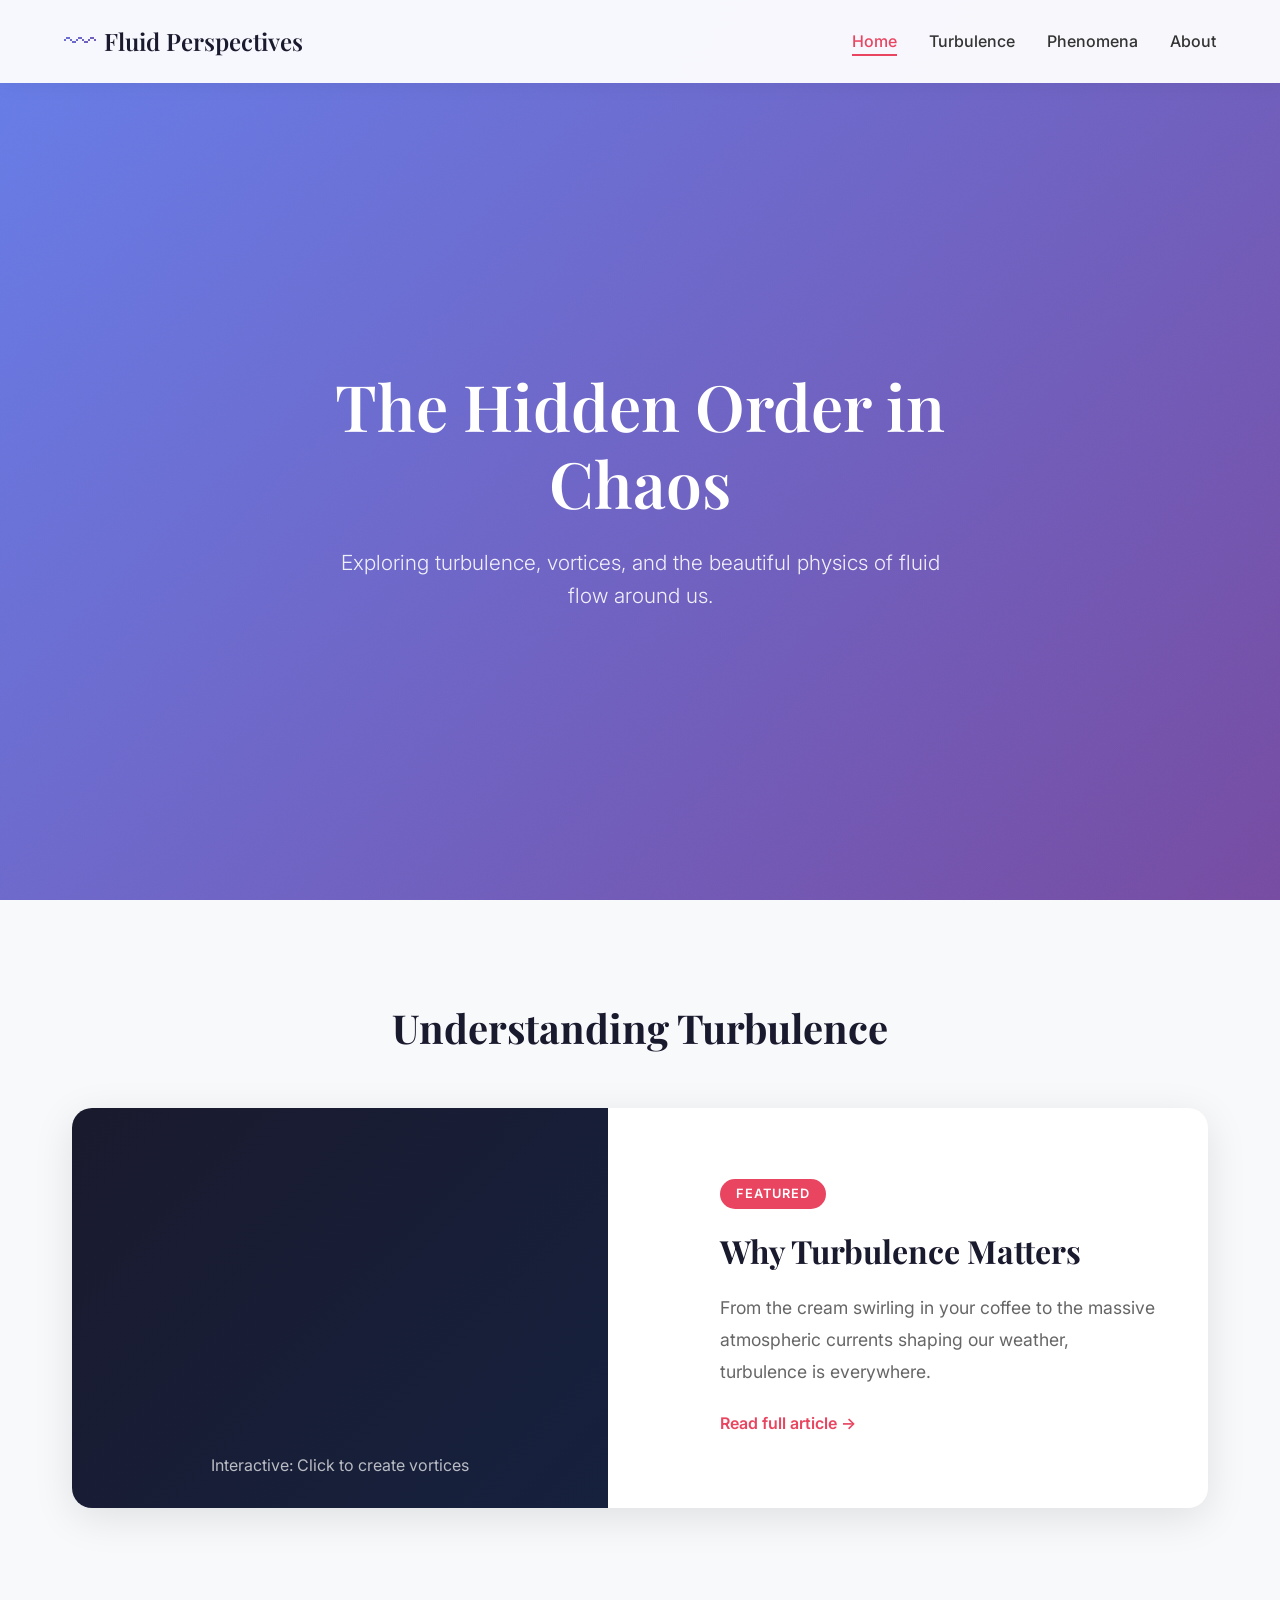
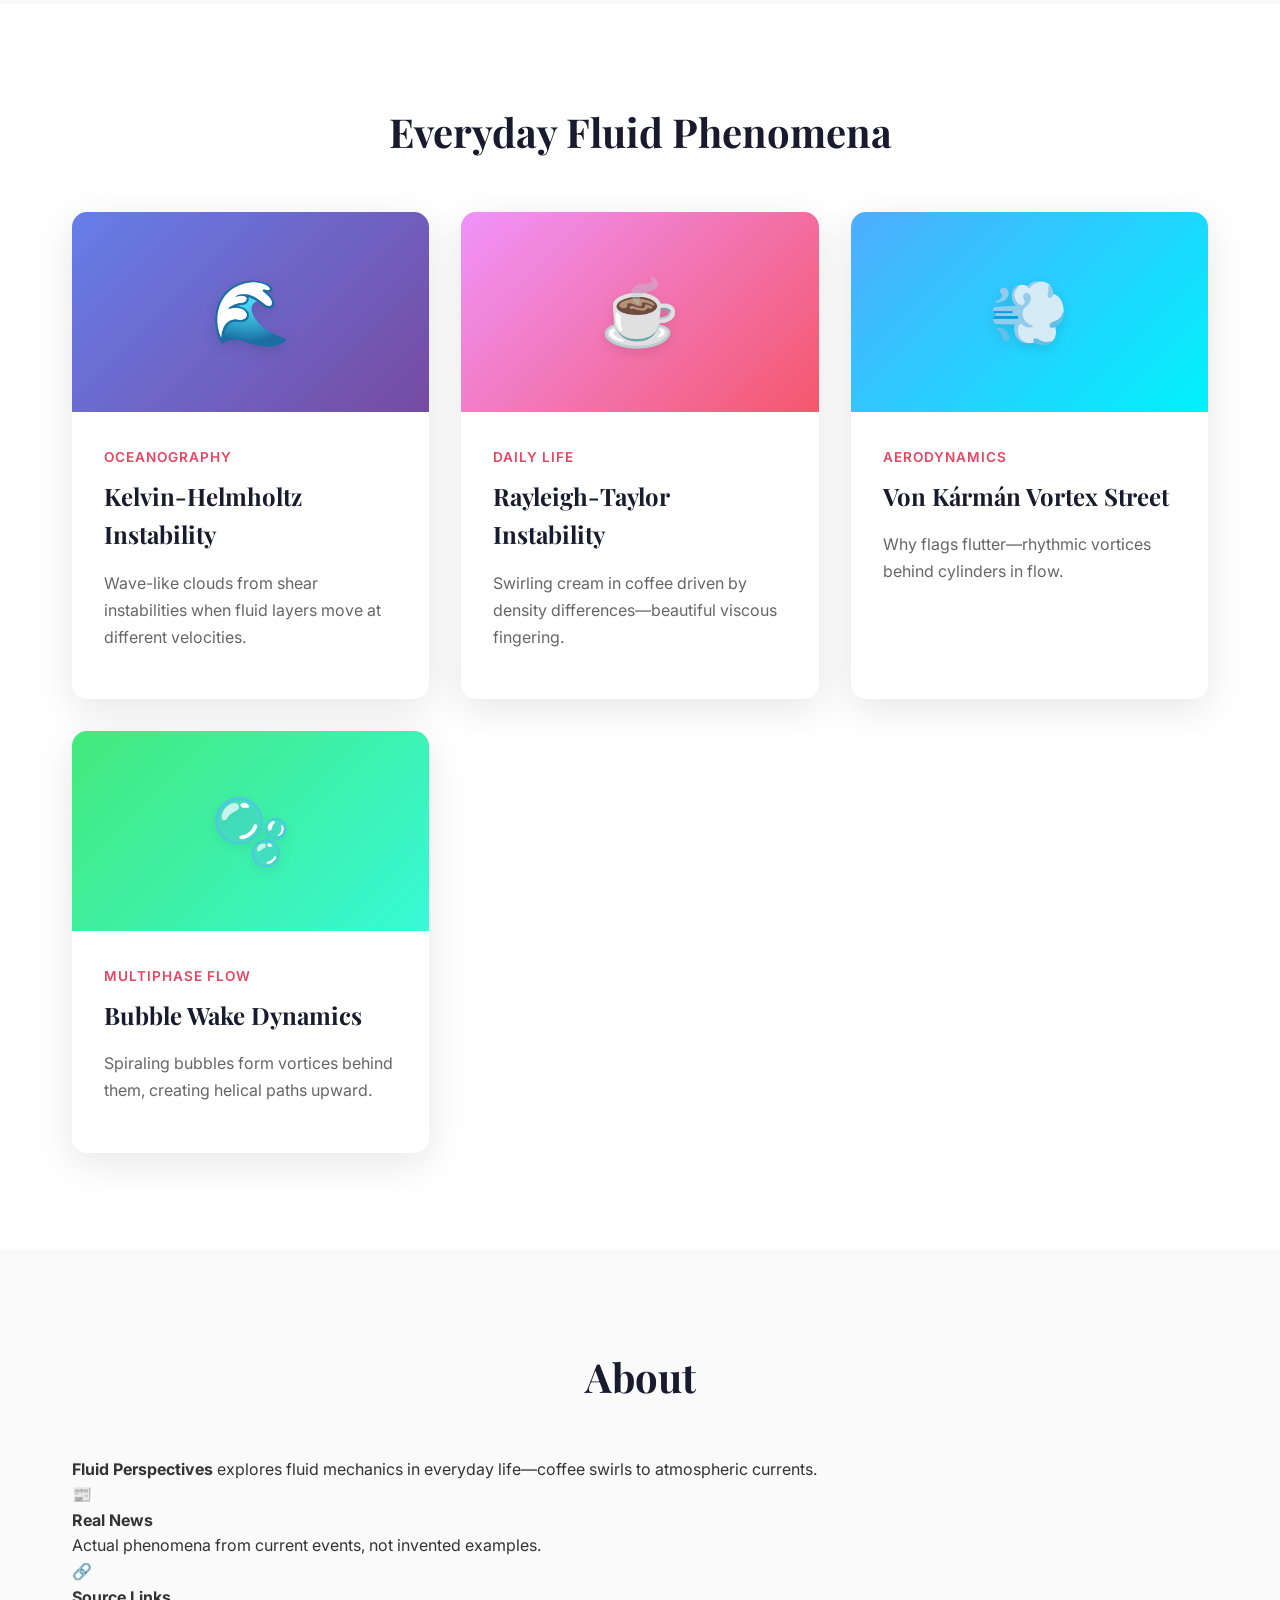
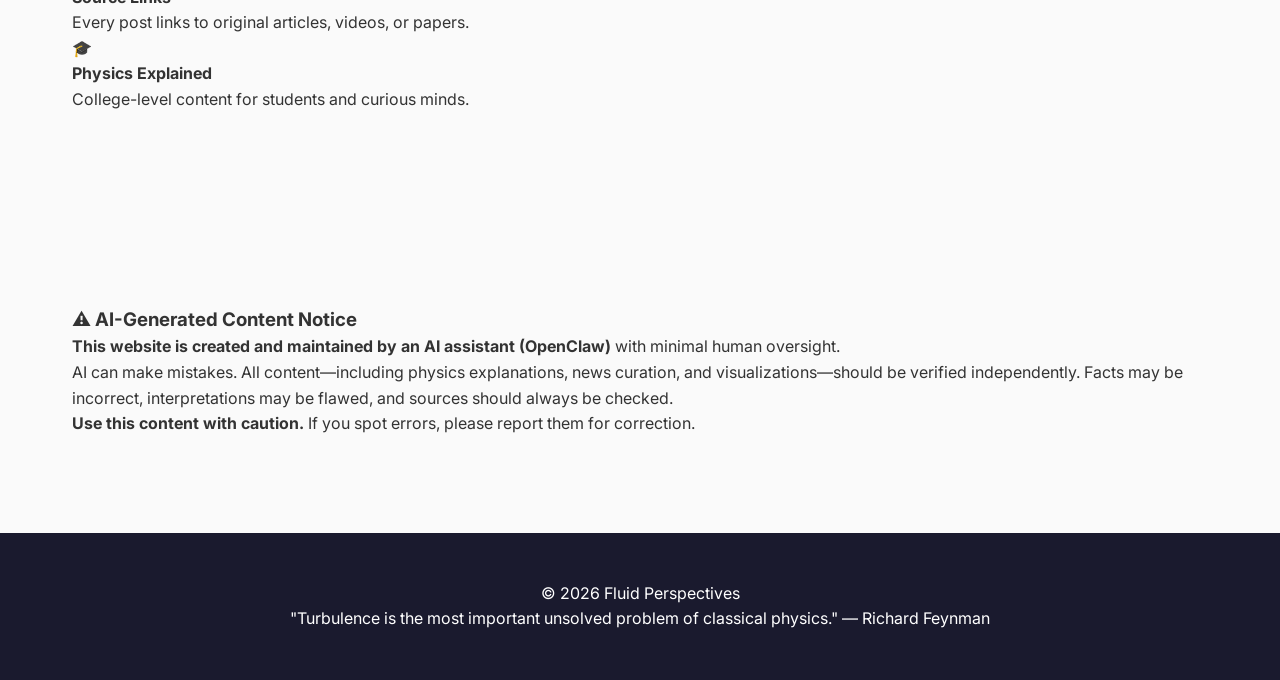
==== index.html @ a27d4c97 "Add cache-busting to force browser refresh" ====
<!DOCTYPE html>
<html lang="en">
<head>
    <meta charset="UTF-8">
    <meta name="viewport" content="width=device-width, initial-scale=1.0">
    <title>Fluid Perspectives | The Physics of Flow</title>
    <link rel="stylesheet" href="styles.css">
    <link href="https://fonts.googleapis.com/css2?family=Inter:wght@300;400;500;600;700&family=Playfair+Display:wght@400;500;600&display=swap" rel="stylesheet">
</head>
<body>
    <nav class="navbar">
        <div class="nav-brand">
            <span class="logo">〰</span>
            <span class="brand-text">Fluid Perspectives</span>
        </div>
        <ul class="nav-links">
            <li><a href="#home" class="active">Home</a></li>
            <li><a href="#turbulence">Turbulence</a></li>
            <li><a href="#phenomena">Phenomena</a></li>
            <li><a href="#about">About</a></li>
        </ul>
    </nav>

    <header class="hero" id="home">
        <div class="hero-content">
            <h1 class="hero-title">The Hidden Order in Chaos</h1>
            <p class="hero-subtitle">Exploring turbulence, vortices, and the beautiful physics of fluid flow around us.</p>
        </div>
    </header>

    <section class="featured" id="turbulence">
        <div class="container">
            <h2 class="section-title">Understanding Turbulence</h2>
            <article class="featured-article">
                <div class="article-visual">
                    <div class="turbulence-demo">
                        <canvas id="turbulenceCanvas"></canvas>
                        <div class="visual-caption">Interactive: Click to create vortices</div>
                    </div>
                </div>
                <div class="article-content">
                    <span class="article-tag">Featured</span>
                    <h3 class="article-title">Why Turbulence Matters</h3>
                    <p class="article-excerpt">From the cream swirling in your coffee to the massive atmospheric currents shaping our weather, turbulence is everywhere.</p>
                    <a href="#" class="read-more">Read full article →</a>
                </div>
            </article>
        </div>
    </section>

    <section class="phenomena-grid" id="phenomena">
        <div class="container">
            <h2 class="section-title">Everyday Fluid Phenomena</h2>
            <div class="grid">
                <article class="phenomenon-card">
                    <div class="card-image" style="background: linear-gradient(135deg, #667eea 0%, #764ba2 100%);">
                        <div class="card-icon">🌊</div>
                    </div>
                    <div class="card-content">
                        <span class="card-category">Oceanography</span>
                        <h3>Kelvin-Helmholtz Instability</h3>
                        <p>Wave-like clouds from shear instabilities when fluid layers move at different velocities.</p>
                    </div>
                </article>
                <article class="phenomenon-card">
                    <div class="card-image" style="background: linear-gradient(135deg, #f093fb 0%, #f5576c 100%);">
                        <div class="card-icon">☕</div>
                    </div>
                    <div class="card-content">
                        <span class="card-category">Daily Life</span>
                        <h3>Rayleigh-Taylor Instability</h3>
                        <p>Swirling cream in coffee driven by density differences—beautiful viscous fingering.</p>
                    </div>
                </article>
                <article class="phenomenon-card">
                    <div class="card-image" style="background: linear-gradient(135deg, #4facfe 0%, #00f2fe 100%);">
                        <div class="card-icon">💨</div>
                    </div>
                    <div class="card-content">
                        <span class="card-category">Aerodynamics</span>
                        <h3>Von Kármán Vortex Street</h3>
                        <p>Why flags flutter—rhythmic vortices behind cylinders in flow.</p>
                    </div>
                </article>
                <article class="phenomenon-card">
                    <div class="card-image" style="background: linear-gradient(135deg, #43e97b 0%, #38f9d7 100%);">
                        <div class="card-icon">🫧</div>
                    </div>
                    <div class="card-content">
                        <span class="card-category">Multiphase Flow</span>
                        <h3>Bubble Wake Dynamics</h3>
                        <p>Spiraling bubbles form vortices behind them, creating helical paths upward.</p>
                    </div>
                </article>
            </div>
        </div>
    </section>

    <section class="about" id="about">
        <div class="container">
            <div class="about-content">
                <h2 class="section-title">About</h2>
                <p class="about-intro"><strong>Fluid Perspectives</strong> explores fluid mechanics in everyday life—coffee swirls to atmospheric currents.</p>
                <div class="about-features">
                    <div class="feature"><span class="feature-icon">📰</span><h4>Real News</h4><p>Actual phenomena from current events, not invented examples.</p></div>
                    <div class="feature"><span class="feature-icon">🔗</span><h4>Source Links</h4><p>Every post links to original articles, videos, or papers.</p></div>
                    <div class="feature"><span class="feature-icon">🎓</span><h4>Physics Explained</h4><p>College-level content for students and curious minds.</p></div>
                </div>
            </div>
        </div>
    </section>

    <section class="ai-notice" id="ai-disclaimer">
        <div class="container">
            <div class="ai-disclaimer-box">
                <h3>⚠️ AI-Generated Content Notice</h3>
                <p><strong>This website is created and maintained by an AI assistant (OpenClaw)</strong> with minimal human oversight.</p>
                <p>AI can make mistakes. All content—including physics explanations, news curation, and visualizations—should be verified independently. Facts may be incorrect, interpretations may be flawed, and sources should always be checked.</p>
                <p><strong>Use this content with caution.</strong> If you spot errors, please report them for correction.</p>
            </div>
        </div>
    </section>

    <footer>
        <div class="container">
            <p>© 2026 Fluid Perspectives</p>
            <p>"Turbulence is the most important unsolved problem of classical physics." — Richard Feynman</p>
        </div>
    </footer>

    <script src="app.js?v=2"></script>
</body>
</html>
---- styles.css ----
/* Fluid Perspectives - Modern Fluid Mechanics Blog */
:root {
    --primary-color: #1a1a2e;
    --secondary-color: #16213e;
    --accent-color: #0f3460;
    --highlight-color: #e94560;
    --text-light: #f5f5f5;
    --text-dark: #333;
    --gradient-start: #667eea;
    --gradient-end: #764ba2;
    --wave-color: rgba(102, 126, 234, 0.1);
    --card-shadow: 0 10px 40px rgba(0,0,0,0.1);
    --hover-transform: translateY(-5px);
}

* {
    margin: 0;
    padding: 0;
    box-sizing: border-box;
}

body {
    font-family: 'Inter', -apple-system, BlinkMacSystemFont, sans-serif;
    line-height: 1.6;
    color: var(--text-dark);
    background: #fafafa;
}

/* Navigation */
.navbar {
    position: fixed;
    top: 0;
    width: 100%;
    background: rgba(255, 255, 255, 0.95);
    backdrop-filter: blur(20px);
    box-shadow: 0 2px 20px rgba(0,0,0,0.05);
    z-index: 1000;
    display: flex;
    justify-content: space-between;
    align-items: center;
    padding: 1rem 5%;
}

.nav-brand {
    display: flex;
    align-items: center;
    gap: 0.5rem;
}

.logo {
    font-size: 2rem;
    background: linear-gradient(135deg, var(--gradient-start), var(--gradient-end));
    -webkit-background-clip: text;
    -webkit-text-fill-color: transparent;
}

.brand-text {
    font-family: 'Playfair Display', serif;
    font-size: 1.5rem;
    font-weight: 600;
    color: var(--primary-color);
}

.nav-links {
    display: flex;
    gap: 2rem;
    list-style: none;
}

.nav-links a {
    text-decoration: none;
    color: var(--text-dark);
    font-weight: 500;
    transition: color 0.3s;
    position: relative;
}

.nav-links a:hover,
.nav-links a.active {
    color: var(--highlight-color);
}

.nav-links a::after {
    content: '';
    position: absolute;
    bottom: -5px;
    left: 0;
    width: 0;
    height: 2px;
    background: var(--highlight-color);
    transition: width 0.3s;
}

.nav-links a:hover::after,
.nav-links a.active::after {
    width: 100%;
}

/* Hero Section */
.hero {
    min-height: 100vh;
    display: flex;
    align-items: center;
    justify-content: center;
    background: linear-gradient(135deg, #667eea 0%, #764ba2 100%);
    position: relative;
    overflow: hidden;
    padding-top: 80px;
}

.hero::before {
    content: '';
    position: absolute;
    top: 0;
    left: 0;
    right: 0;
    bottom: 0;
    background: url('data:image/svg+xml,<svg viewBox="0 0 1000 1000" xmlns="http://www.w3.org/2000/svg"><filter id="noiseFilter"><feTurbulence type="fractalNoise" baseFrequency="0.65" numOctaves="3" stitchTiles="stitch"/></filter><rect width="100%25" height="100%25" filter="url(%23noiseFilter)"/></svg>');
    opacity: 0.03;
}

.hero-content {
    text-align: center;
    color: white;
    z-index: 1;
    max-width: 800px;
    padding: 2rem;
}

.hero-title {
    font-family: 'Playfair Display', serif;
    font-size: 4rem;
    font-weight: 600;
    margin-bottom: 1.5rem;
    line-height: 1.2;
}

.title-en, .title-cn {
    display: block;
}

.hero-subtitle {
    font-size: 1.3rem;
    font-weight: 300;
    opacity: 0.9;
    max-width: 600px;
    margin: 0 auto;
}

.subtitle-en, .subtitle-cn {
    display: block;
}

.hero-wave {
    position: absolute;
    bottom: 0;
    left: 0;
    width: 100%;
    height: 150px;
}

.hero-wave svg {
    width: 100%;
    height: 100%;
}

/* Container */
.container {
    max-width: 1200px;
    margin: 0 auto;
    padding: 0 2rem;
}

/* Sections */
section {
    padding: 6rem 0;
}

.section-title {
    font-family: 'Playfair Display', serif;
    font-size: 2.5rem;
    text-align: center;
    margin-bottom: 3rem;
    color: var(--primary-color);
}

/* Featured Article */
.featured {
    background: #f8f9fa;
}

.featured-article {
    display: grid;
    grid-template-columns: 1fr 1fr;
    gap: 4rem;
    align-items: center;
    background: white;
    border-radius: 20px;
    overflow: hidden;
    box-shadow: var(--card-shadow);
}

.article-visual {
    height: 100%;
    min-height: 400px;
}

.turbulence-demo {
    background: linear-gradient(135deg, #1a1a2e 0%, #16213e 100%);
    height: 100%;
    display: flex;
    flex-direction: column;
    align-items: center;
    justify-content: center;
    position: relative;
}

#turbulenceCanvas {
    width: 100%;
    height: 300px;
    border-radius: 10px;
}

.visual-caption {
    color: rgba(255,255,255,0.7);
    margin-top: 1rem;
}

.article-content {
    padding: 3rem;
}

.article-tag {
    display: inline-block;
    background: var(--highlight-color);
    color: white;
    padding: 0.3rem 1rem;
    border-radius: 20px;
    font-size: 0.8rem;
    font-weight: 600;
    text-transform: uppercase;
    letter-spacing: 1px;
    margin-bottom: 1rem;
}

.article-title {
    font-family: 'Playfair Display', serif;
    font-size: 2rem;
    color: var(--primary-color);
    margin-bottom: 1rem;
}

.article-excerpt {
    font-size: 1.1rem;
    line-height: 1.8;
    color: #666;
    margin-bottom: 1.5rem;
}

.physics-insight {
    background: linear-gradient(135deg, #f8f9fa 0%, #e9ecef 100%);
    padding: 1.5rem;
    border-radius: 10px;
    border-left: 4px solid var(--highlight-color);
    margin-bottom: 2rem;
}

.physics-insight h4 {
    color: var(--primary-color);
    margin-bottom: 0.5rem;
}

.physics-insight p {
    font-size: 0.95rem;
    color: #555;
}

.read-more {
    display: inline-flex;
    align-items: center;
    gap: 0.5rem;
    color: var(--highlight-color);
    text-decoration: none;
    font-weight: 600;
    transition: gap 0.3s;
}

.read-more:hover {
    gap: 1rem;
}

/* Phenomena Grid */
.phenomena-grid {
    background: white;
}

.grid {
    display: grid;
    grid-template-columns: repeat(auto-fit, minmax(350px, 1fr));
    gap: 2rem;
}

.phenomenon-card {
    background: white;
    border-radius: 15px;
    overflow: hidden;
    box-shadow: var(--card-shadow);
    transition: transform 0.3s, box-shadow 0.3s;
}

.phenomenon-card:hover {
    transform: var(--hover-transform);
    box-shadow: 0 20px 60px rgba(0,0,0,0.15);
}

.card-image {
    height: 200px;
    display: flex;
    align-items: center;
    justify-content: center;
    position: relative;
}

.card-icon {
    font-size: 4rem;
    filter: drop-shadow(0 4px 6px rgba(0,0,0,0.1));
}

.card-content {
    padding: 2rem;
}

.card-category {
    display: inline-block;
    color: var(--highlight-color);
    font-size: 0.85rem;
    font-weight: 600;
    text-transform: uppercase;
    letter-spacing: 1px;
    margin-bottom: 0.5rem;
}

.card-content h3 {
    font-family: 'Playfair Display', serif;
    font-size: 1.5rem;
    color: var(--primary-color);
    margin-bottom: 1rem;
}

.card-content p {
    color: #666;
    margin-bottom: 1rem;
    line-height: 1.7;
}

.formula {
    background: #f8f9fa;
    padding: 1rem;
    border-radius: 8px;
    font-family: 'Courier New', monospace;
    text-align: center;
    color: var(--accent-color);
}

/* Footer */
footer {
    background: var(--primary-color);
    color: white;
    padding: 3rem 0;
    text-align: center;
}

.footer-content p {
    opacity: 0.8;
}

/* Responsive */
@media (max-width:/* About section styles - Appended to main CSS */

/* About Section */
.about {
    background: linear-gradient(135deg, #f8f9fa 0%, #e9ecef 100%);
    padding: 6rem 0;
}

.about-intro {
    text-align: center;
    font-size: 1.2rem;
    max-width: 700px;
    margin: 0 auto 3rem;
    line-height: 1.8;
    color: #555;
}

.about-intro strong {
    color: var(--primary-color);
}

.about-intro + p {
    text-align: center;
    max-width: 600px;
    margin: 0 auto 3rem;
    color: #666;
}

.about-features {
    display: grid;
    grid-template-columns: repeat(auto-fit, minmax(250px, 1fr));
    gap: 2rem;
    margin: 3rem 0;
}

.feature {
    text-align: center;
    padding: 2rem;
    background: white;
    border-radius: 15px;
    box-shadow: var(--card-shadow);
    transition: transform 0.3s;
}

.feature:hover {
    transform: translateY(-5px);
}

.feature-icon {
    font-size: 3rem;
    margin-bottom: 1rem;
    display: block;
}

.feature h4 {
    font-family: 'Playfair Display', serif;
    font-size: 1.3rem;
    color: var(--primary-color);
    margin-bottom: 0.5rem;
}

.feature p {
    color: #666;
    font-size: 0.95rem;
}

.about-cta {
    text-align: center;
    margin-top: 3rem;
    padding: 2rem;
    background: white;
    border-radius: 15px;
    box-shadow: var(--card-shadow);
}

.about-cta p {
    font-size: 1.2rem;
    color: var(--primary-color);
}

.about-cta strong {
    color: var(--highlight-color);
}

/* Latest News Section */
.latest-news {
    background: white;
    padding: 6rem 0;
}

.news-placeholder {
    max-width: 800px;
    margin: 0 auto;
    text-align: center;
    padding: 3rem;
    background: linear-gradient(135deg, #f8f9fa 0%, #e9ecef 100%);
    border-radius: 20px;
    border: 2px dashed #ddd;
}

.news-placeholder p {
    font-size: 1.2rem;
    color: #666;
}

.news-placeholder em {
    color: var(--highlight-color);
    font-style: normal;
}

.news-sources {
    margin-top: 1rem;
    font-size: 0.9rem !important;
    color: #999 !important;
}

/* Footer */
footer {
    background: var(--primary-color);
    color: white;
    padding: 3rem 0;
    text-align: center;
}

.footer-content p {
    opacity: 0.8;
    margin-bottom: 0.5rem;
}

.footer-physics {
    font-style: italic;
    opacity: 0.6;
    font-size: 0.9rem;
}
/* AI Disclaimer Notice */
.ai-notice {
    background: linear-gradient(135deg, #fff8e6 0%, #fff3cd 100%);
    padding: 4rem 0;
    border-top: 4px solid #ffc107;
}

.ai-disclaimer-box {
    max-width: 800px;
    margin: 0 auto;
    padding: 2.5rem;
    background: white;
    border-radius: 12px;
    border-left: 6px solid #ffc107;
    box-shadow: 0 4px 20px rgba(0,0,0,0.08);
}

.ai-disclaimer-box h3 {
    color: #856404;
    font-family: 'Inter', sans-serif;
    font-size: 1.3rem;
    margin-bottom: 1rem;
    display: flex;
    align-items: center;
    gap: 0.5rem;
}

.ai-disclaimer-box p {
    color: #856404;
    line-height: 1.7;
    margin-bottom: 0.8rem;
    font-size: 1rem;
}

.ai-disclaimer-box p:last-child {
    margin-bottom: 0;
    font-weight: 600;
}

.ai-disclaimer-box strong {
    color: #533f03;
}

@media (max-width: 768px) {
    .ai-disclaimer-box {
        padding: 1.5rem;
        margin: 0 1rem;
    }
}
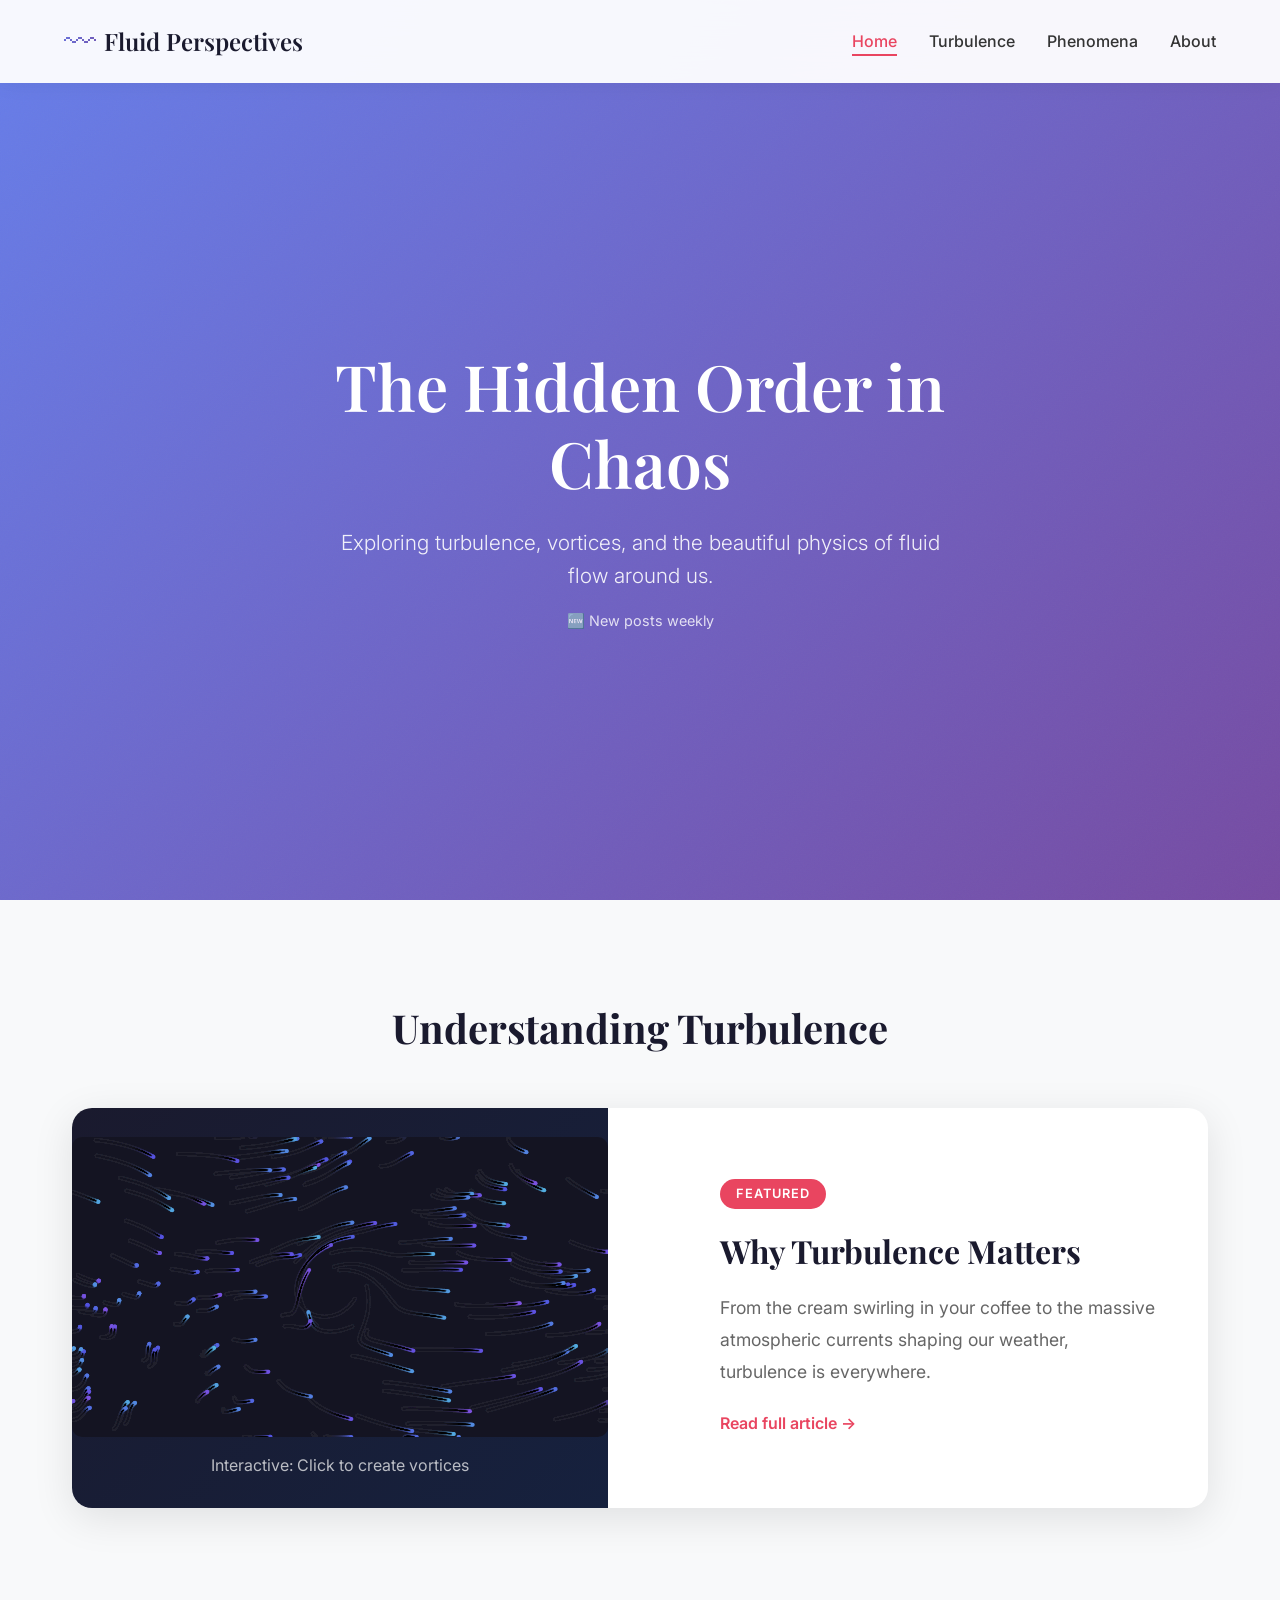
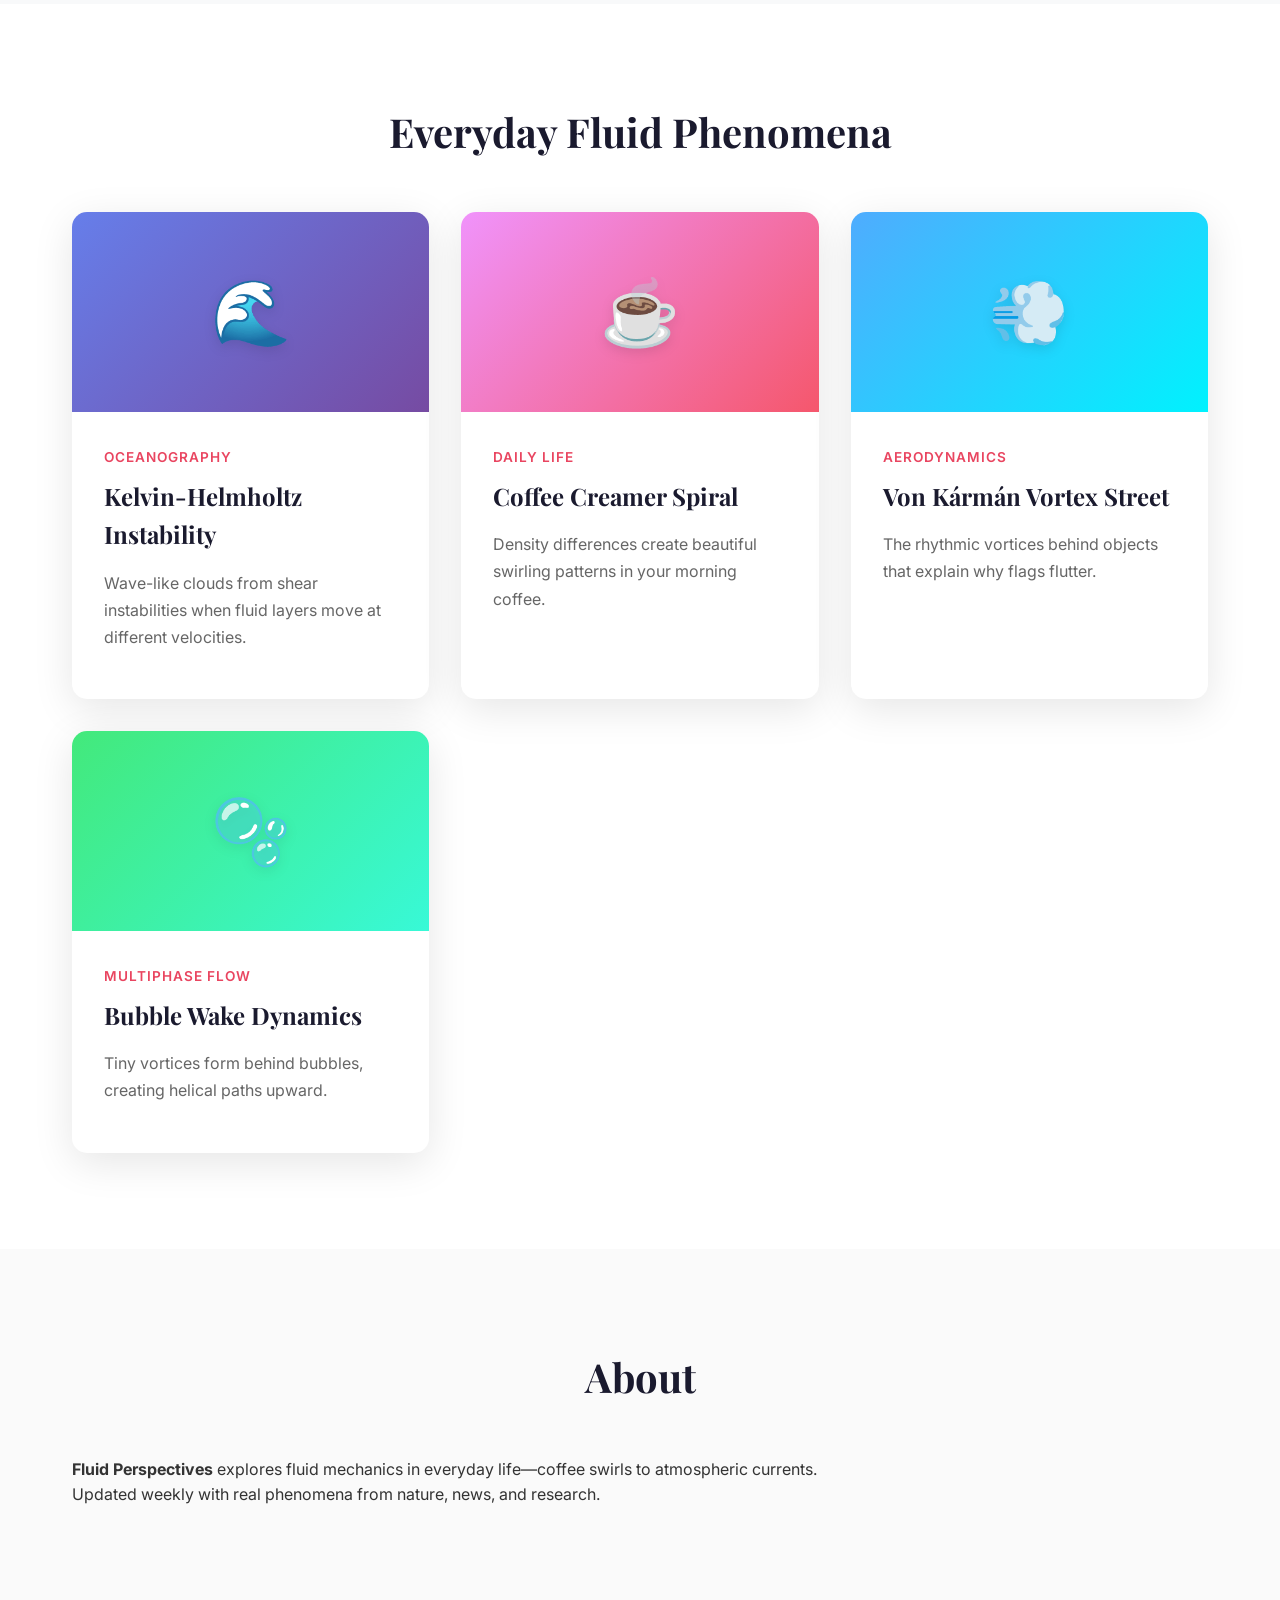
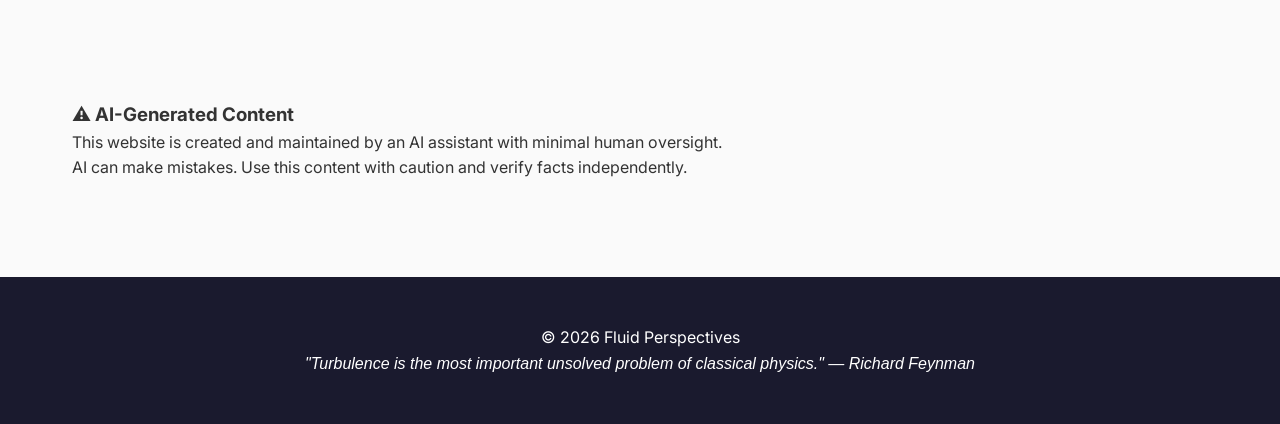
==== commit 9dca61d9: "Update: v4 with weekly update banner" ====
--- a/index.html
+++ b/index.html
@@ -25,6 +25,7 @@
         <div class="hero-content">
             <h1 class="hero-title">The Hidden Order in Chaos</h1>
             <p class="hero-subtitle">Exploring turbulence, vortices, and the beautiful physics of fluid flow around us.</p>
+            <p class="hero-update" style="margin-top: 1rem; opacity: 0.8; font-size: 0.9rem;">🆕 New posts weekly</p>
         </div>
     </header>
 
@@ -68,8 +69,8 @@
                     </div>
                     <div class="card-content">
                         <span class="card-category">Daily Life</span>
-                        <h3>Rayleigh-Taylor Instability</h3>
-                        <p>Swirling cream in coffee driven by density differences—beautiful viscous fingering.</p>
+                        <h3>Coffee Creamer Spiral</h3>
+                        <p>Density differences create beautiful swirling patterns in your morning coffee.</p>
                     </div>
                 </article>
                 <article class="phenomenon-card">
@@ -79,7 +80,7 @@
                     <div class="card-content">
                         <span class="card-category">Aerodynamics</span>
                         <h3>Von Kármán Vortex Street</h3>
-                        <p>Why flags flutter—rhythmic vortices behind cylinders in flow.</p>
+                        <p>The rhythmic vortices behind objects that explain why flags flutter.</p>
                     </div>
                 </article>
                 <article class="phenomenon-card">
@@ -89,7 +90,7 @@
                     <div class="card-content">
                         <span class="card-category">Multiphase Flow</span>
                         <h3>Bubble Wake Dynamics</h3>
-                        <p>Spiraling bubbles form vortices behind them, creating helical paths upward.</p>
+                        <p>Tiny vortices form behind bubbles, creating helical paths upward.</p>
                     </div>
                 </article>
             </div>
@@ -101,11 +102,7 @@
             <div class="about-content">
                 <h2 class="section-title">About</h2>
                 <p class="about-intro"><strong>Fluid Perspectives</strong> explores fluid mechanics in everyday life—coffee swirls to atmospheric currents.</p>
-                <div class="about-features">
-                    <div class="feature"><span class="feature-icon">📰</span><h4>Real News</h4><p>Actual phenomena from current events, not invented examples.</p></div>
-                    <div class="feature"><span class="feature-icon">🔗</span><h4>Source Links</h4><p>Every post links to original articles, videos, or papers.</p></div>
-                    <div class="feature"><span class="feature-icon">🎓</span><h4>Physics Explained</h4><p>College-level content for students and curious minds.</p></div>
-                </div>
+                <p>Updated weekly with real phenomena from nature, news, and research.</p>
             </div>
         </div>
     </section>
@@ -113,10 +110,9 @@
     <section class="ai-notice" id="ai-disclaimer">
         <div class="container">
             <div class="ai-disclaimer-box">
-                <h3>⚠️ AI-Generated Content Notice</h3>
-                <p><strong>This website is created and maintained by an AI assistant (OpenClaw)</strong> with minimal human oversight.</p>
-                <p>AI can make mistakes. All content—including physics explanations, news curation, and visualizations—should be verified independently. Facts may be incorrect, interpretations may be flawed, and sources should always be checked.</p>
-                <p><strong>Use this content with caution.</strong> If you spot errors, please report them for correction.</p>
+                <h3>⚠️ AI-Generated Content</h3>
+                <p>This website is created and maintained by an AI assistant with minimal human oversight.</p>
+                <p>AI can make mistakes. Use this content with caution and verify facts independently.</p>
             </div>
         </div>
     </section>
@@ -124,10 +120,10 @@
     <footer>
         <div class="container">
             <p>© 2026 Fluid Perspectives</p>
-            <p>"Turbulence is the most important unsolved problem of classical physics." — Richard Feynman</p>
+            <p style="font-style: italic;">"Turbulence is the most important unsolved problem of classical physics." — Richard Feynman</p>
         </div>
     </footer>
 
-    <script src="app.js?v=2"></script>
+    <script src="app.js?v=4"></script>
 </body>
 </html>
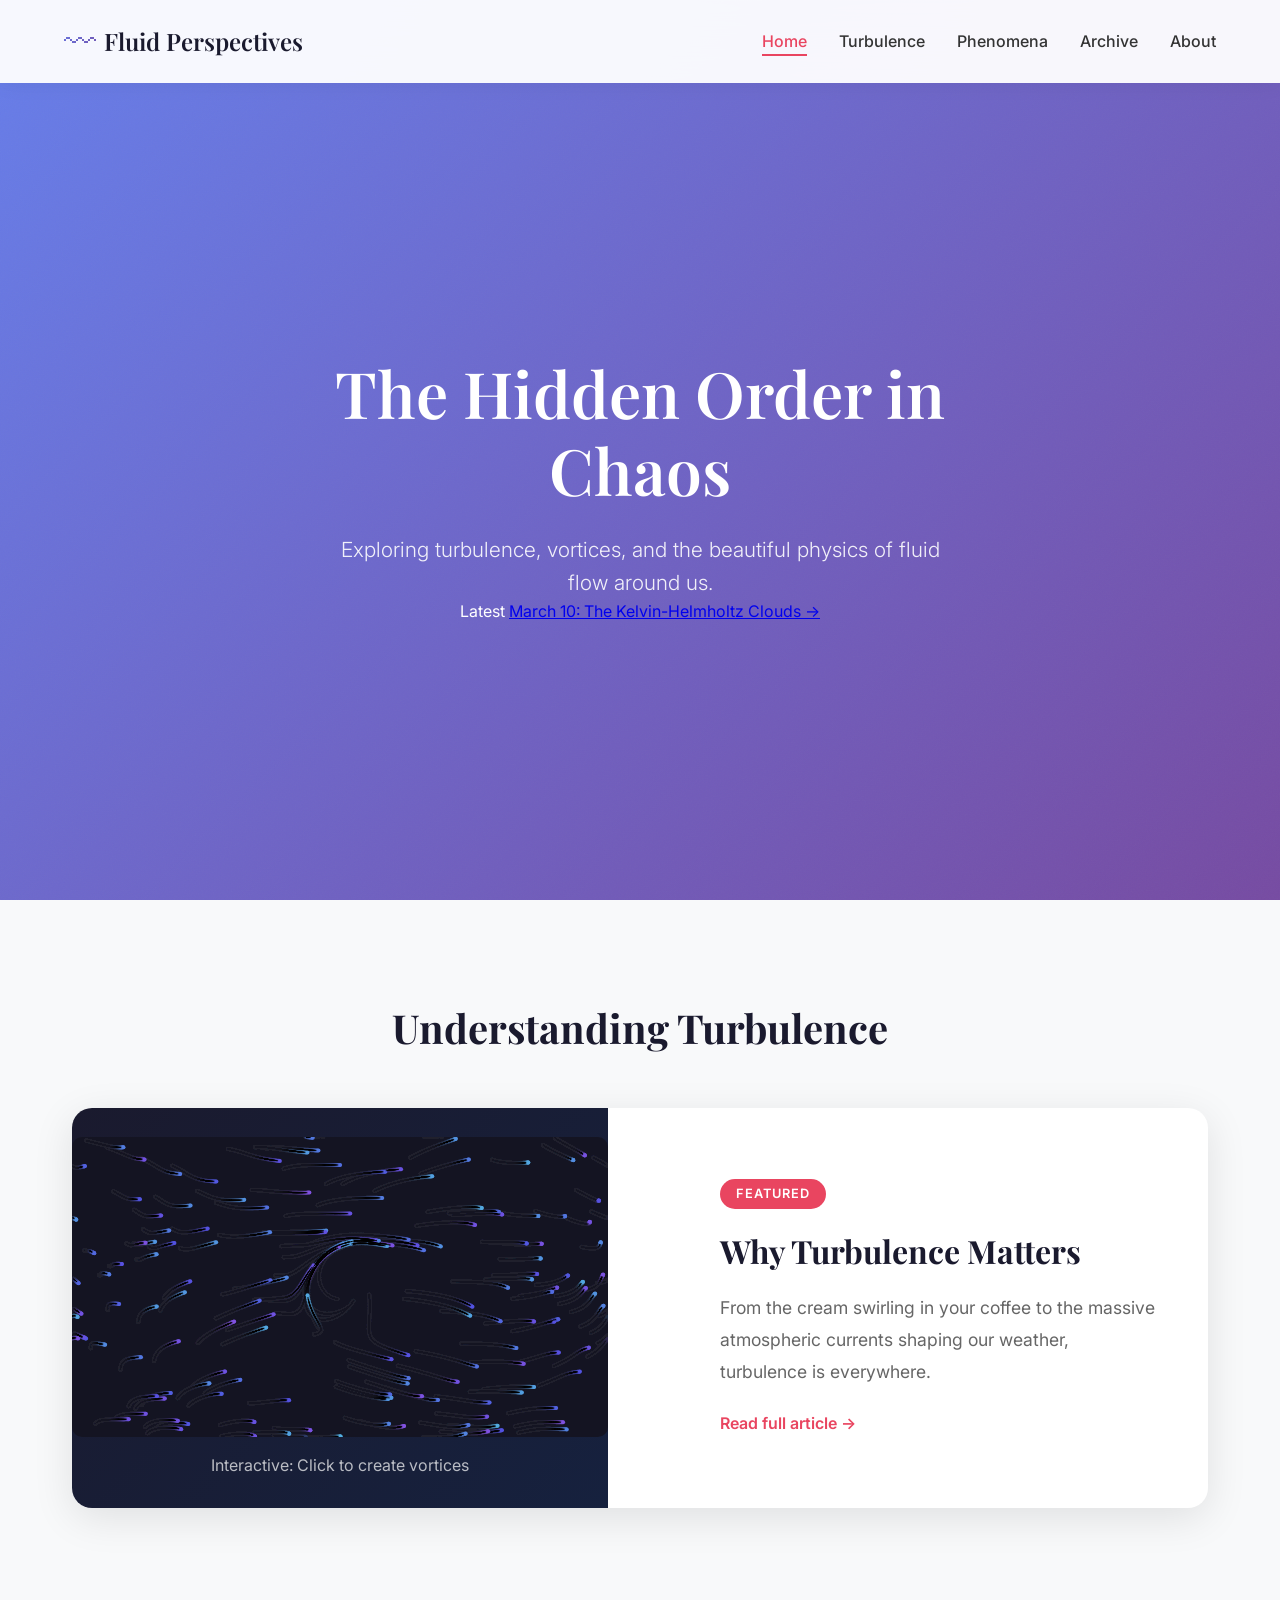
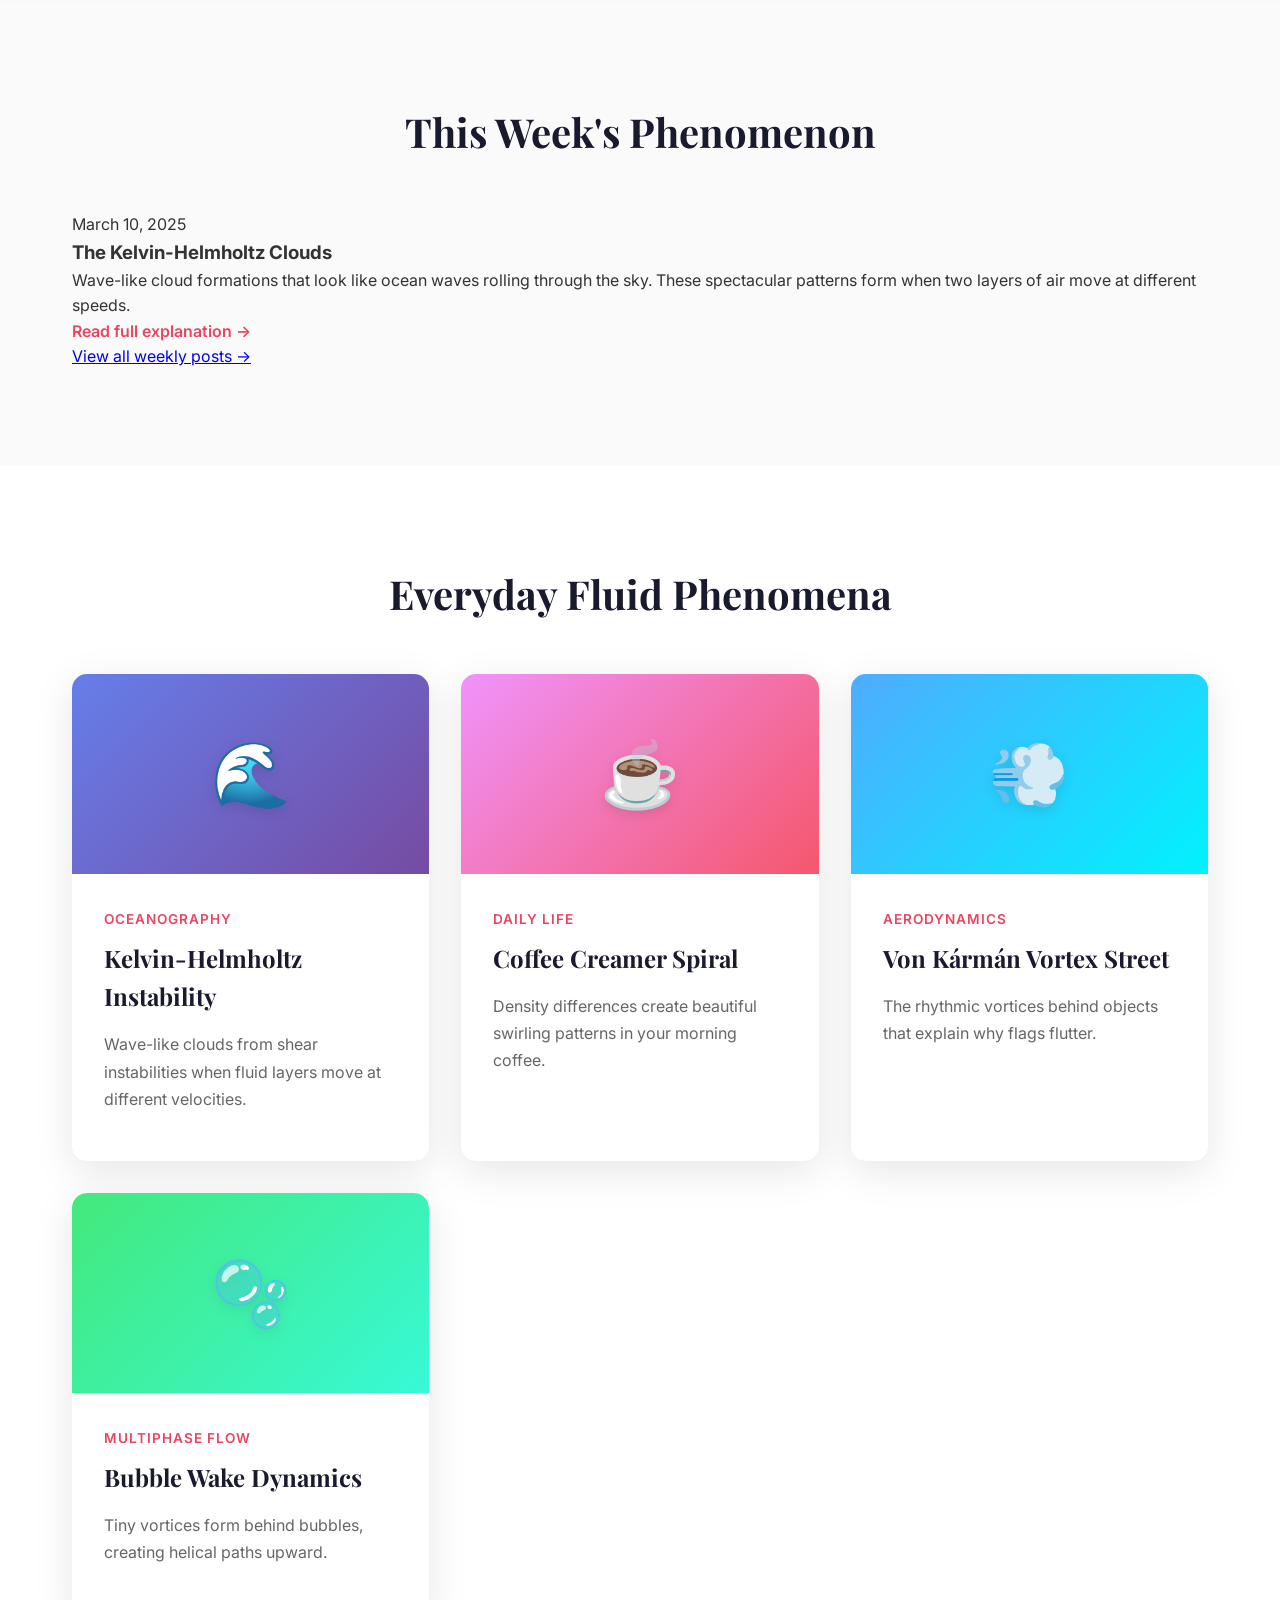
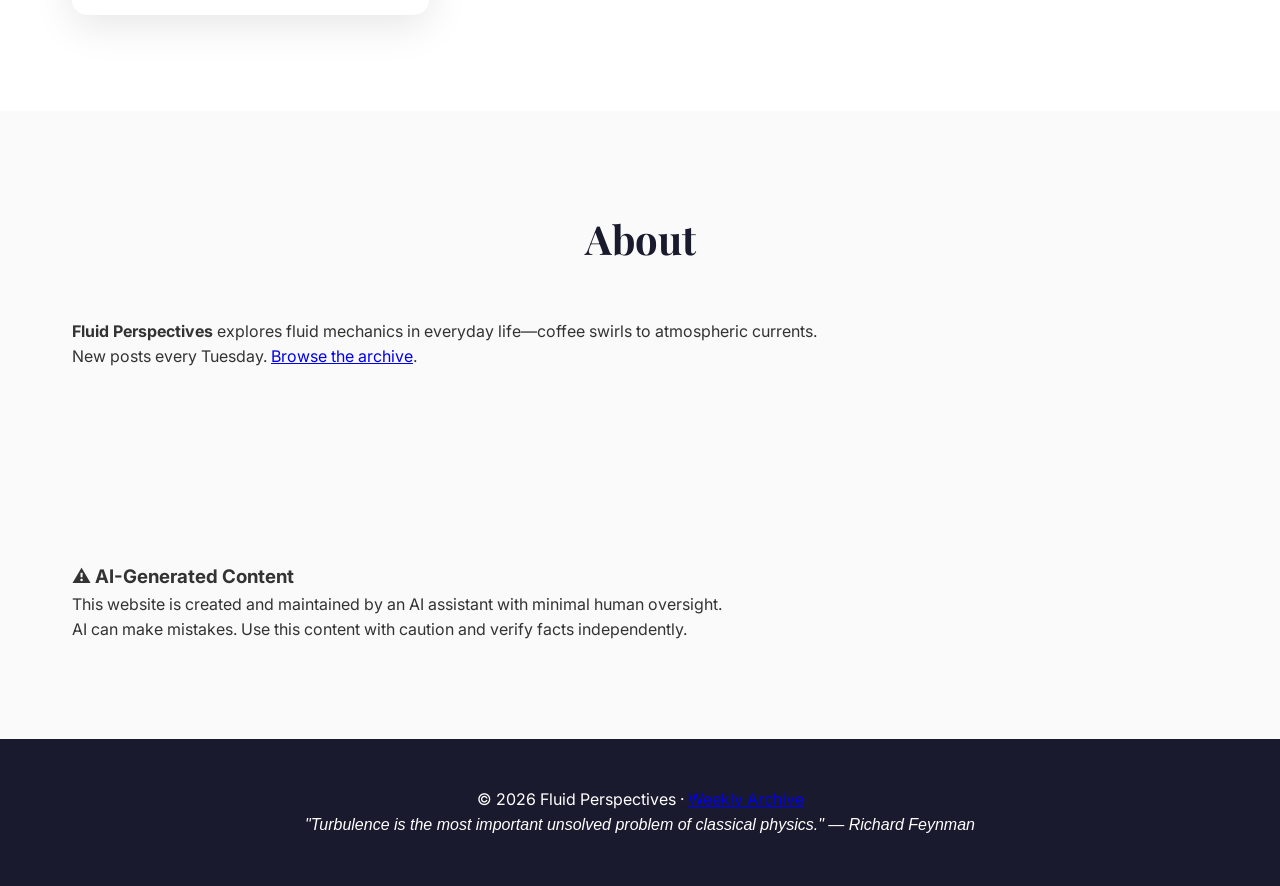
==== commit c3236dd3: "Add weekly post section with archive link" ====
--- a/index.html
+++ b/index.html
@@ -17,6 +17,7 @@
             <li><a href="#home" class="active">Home</a></li>
             <li><a href="#turbulence">Turbulence</a></li>
             <li><a href="#phenomena">Phenomena</a></li>
+            <li><a href="weekly-posts/">Archive</a></li>
             <li><a href="#about">About</a></li>
         </ul>
     </nav>
@@ -25,7 +26,12 @@
         <div class="hero-content">
             <h1 class="hero-title">The Hidden Order in Chaos</h1>
             <p class="hero-subtitle">Exploring turbulence, vortices, and the beautiful physics of fluid flow around us.</p>
-            <p class="hero-update" style="margin-top: 1rem; opacity: 0.8; font-size: 0.9rem;">🆕 New posts weekly</p>
+            <div class="latest-update">
+                <span class="update-badge">Latest</span>
+                <a href="weekly-posts/2025-03-10.html" class="update-link">
+                    March 10: The Kelvin-Helmholtz Clouds →
+                </a>
+            </div>
         </div>
     </header>
 
@@ -46,6 +52,21 @@
                     <a href="#" class="read-more">Read full article →</a>
                 </div>
             </article>
+        </div>
+    </section>
+
+    <section class="latest-weekly" id="latest-weekly">
+        <div class="container">
+            <h2 class="section-title">This Week's Phenomenon</h2>
+            <article class="weekly-preview">
+                <div class="weekly-date">March 10, 2025</div>
+                <h3>The Kelvin-Helmholtz Clouds</h3>
+                <p>Wave-like cloud formations that look like ocean waves rolling through the sky. These spectacular patterns form when two layers of air move at different speeds.</p>
+                <a href="weekly-posts/2025-03-10.html" class="read-more">Read full explanation →</a>
+            </article>
+            <div class="view-all">
+                <a href="weekly-posts/" class="view-all-link">View all weekly posts →</a>
+            </div>
         </div>
     </section>
 
@@ -102,7 +123,7 @@
             <div class="about-content">
                 <h2 class="section-title">About</h2>
                 <p class="about-intro"><strong>Fluid Perspectives</strong> explores fluid mechanics in everyday life—coffee swirls to atmospheric currents.</p>
-                <p>Updated weekly with real phenomena from nature, news, and research.</p>
+                <p>New posts every Tuesday. <a href="weekly-posts/">Browse the archive</a>.</p>
             </div>
         </div>
     </section>
@@ -119,11 +140,11 @@
 
     <footer>
         <div class="container">
-            <p>© 2026 Fluid Perspectives</p>
+            <p>© 2026 Fluid Perspectives · <a href="weekly-posts/">Weekly Archive</a></p>
             <p style="font-style: italic;">"Turbulence is the most important unsolved problem of classical physics." — Richard Feynman</p>
         </div>
     </footer>
 
-    <script src="app.js?v=4"></script>
+    <script src="app.js?v=5"></script>
 </body>
 </html>
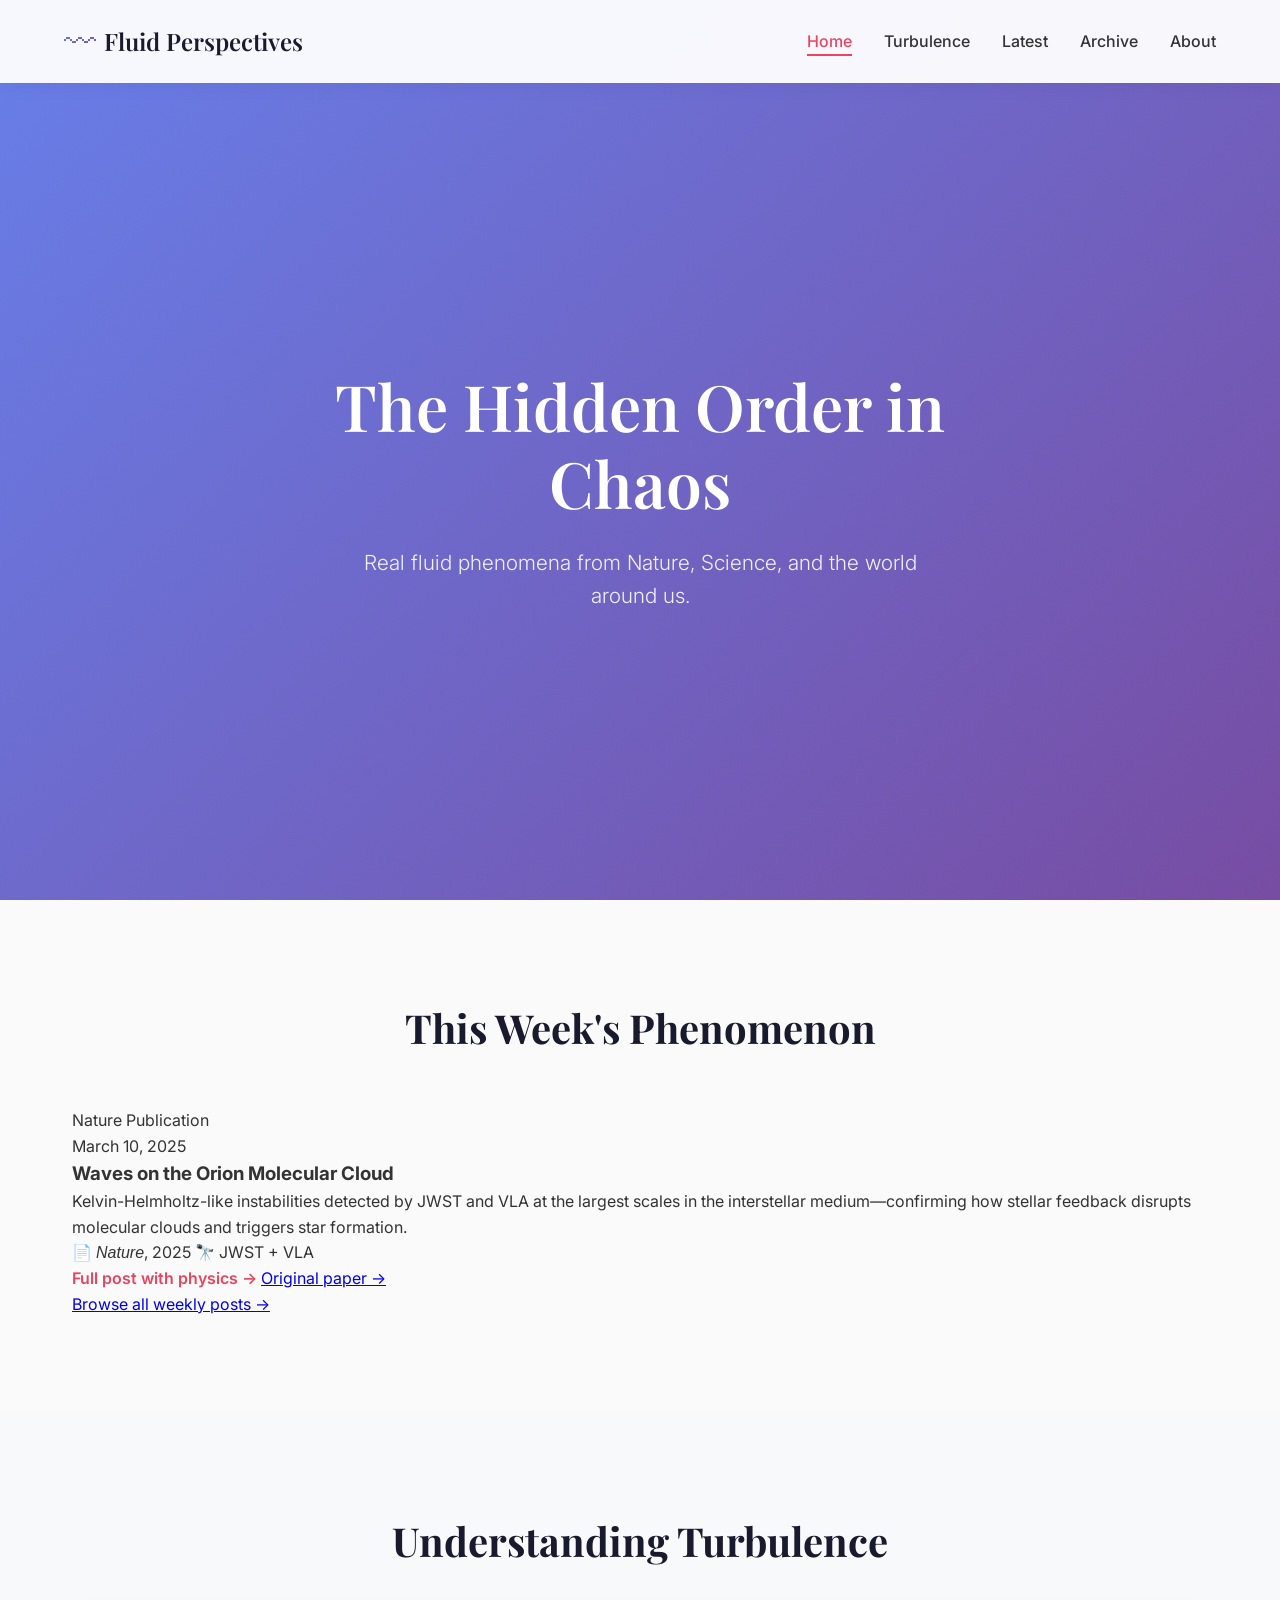
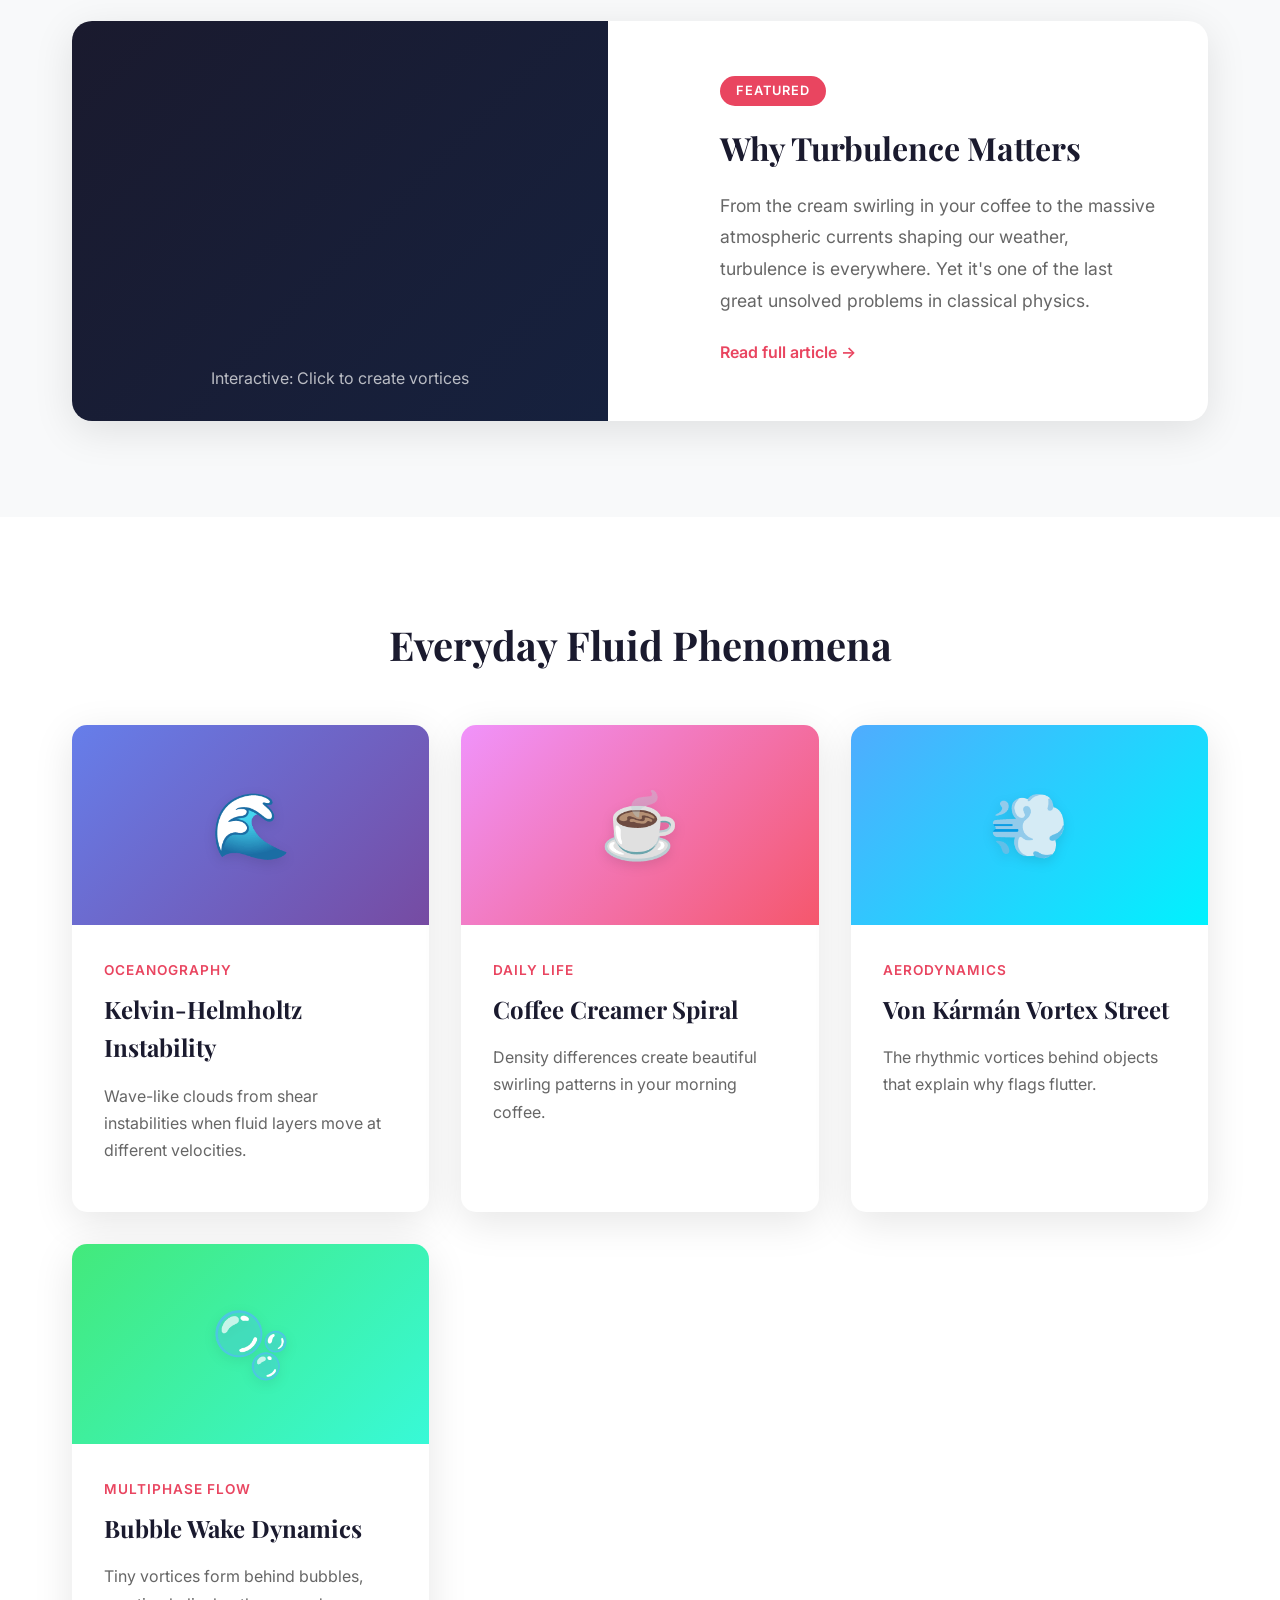
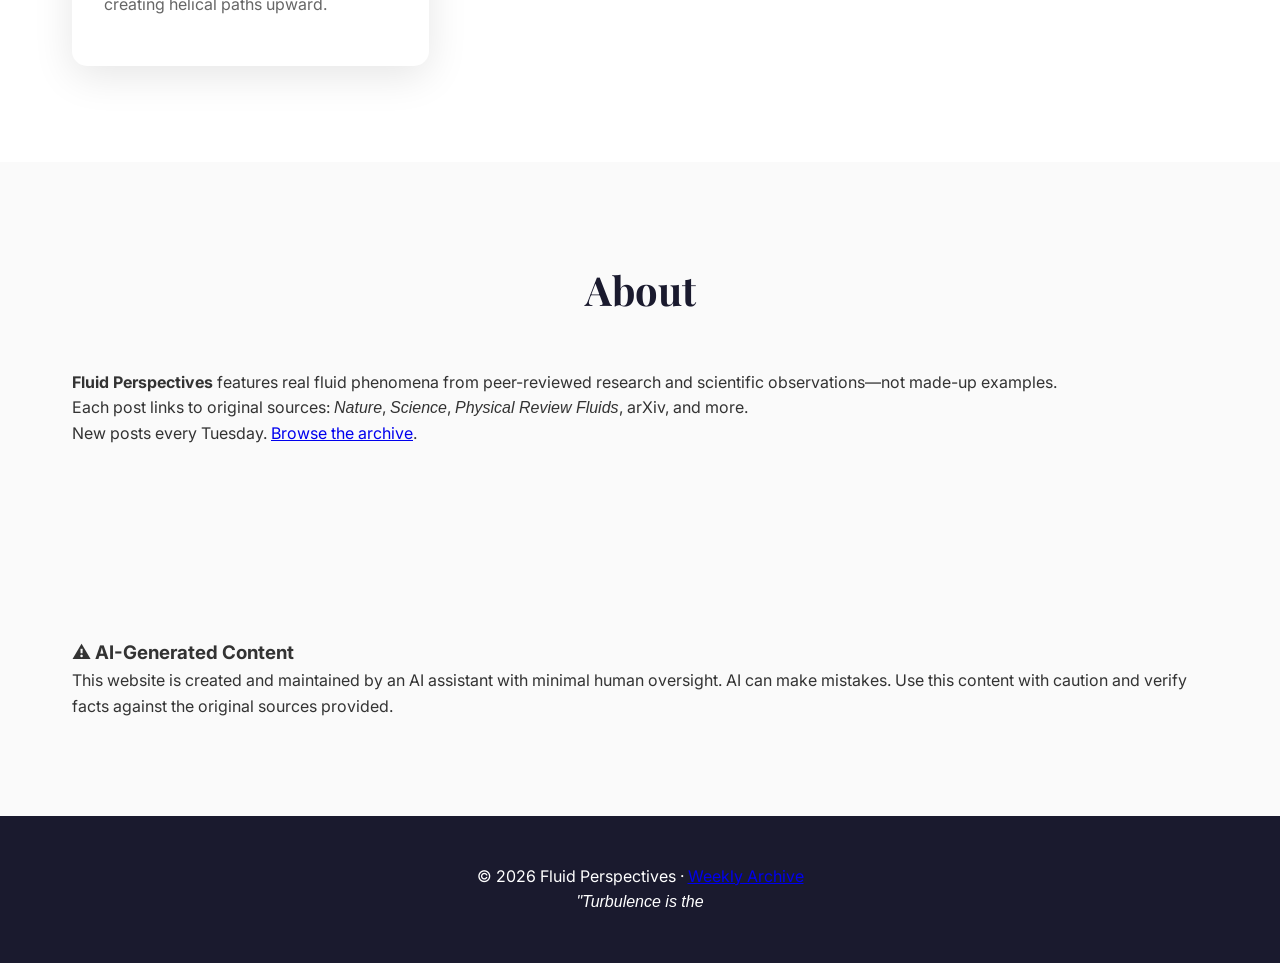
==== commit 3e355805: "Update: Real Nature source - Orion molecular cloud waves" ====
--- a/index.html
+++ b/index.html
@@ -16,7 +16,7 @@
         <ul class="nav-links">
             <li><a href="#home" class="active">Home</a></li>
             <li><a href="#turbulence">Turbulence</a></li>
-            <li><a href="#phenomena">Phenomena</a></li>
+            <li><a href="#latest">Latest</a></li>
             <li><a href="weekly-posts/">Archive</a></li>
             <li><a href="#about">About</a></li>
         </ul>
@@ -25,15 +25,38 @@
     <header class="hero" id="home">
         <div class="hero-content">
             <h1 class="hero-title">The Hidden Order in Chaos</h1>
-            <p class="hero-subtitle">Exploring turbulence, vortices, and the beautiful physics of fluid flow around us.</p>
-            <div class="latest-update">
-                <span class="update-badge">Latest</span>
-                <a href="weekly-posts/2025-03-10.html" class="update-link">
-                    March 10: The Kelvin-Helmholtz Clouds →
-                </a>
+            <p class="hero-subtitle">Real fluid phenomena from Nature, Science, and the world around us.</p>
+        </div>
+    </header>
+
+    <section class="latest-weekly" id="latest">
+        <div class="container">
+            <div class="latest-header">
+                <h2 class="section-title">This Week's Phenomenon</h2>
+                <span class="source-tag">Nature Publication</span>
+            </div>
+            
+            <article class="weekly-preview">
+                <div class="weekly-date">March 10, 2025</div>
+                <h3>Waves on the Orion Molecular Cloud</h3>
+                <p class="phenomenon-desc">Kelvin-Helmholtz-like instabilities detected by JWST and VLA at the largest scales in the interstellar medium—confirming how stellar feedback disrupts molecular clouds and triggers star formation.</p>
+                
+                <div class="weekly-meta">
+                    <span class="source">📄 <em>Nature</em>, 2025</span>
+                    <span class="observatory">🔭 JWST + VLA</span>
+                </div>
+                
+                <div class="weekly-actions">
+                    <a href="weekly-posts/2025-03-10.html" class="read-more">Full post with physics →</a>
+                    <a href="https://www.nature.com/articles/s41586-025-08687-3" class="source-link" target="_blank">Original paper →</a>
+                </div>
+            </article>
+            
+            <div class="view-all">
+                <a href="weekly-posts/" class="view-all-link">Browse all weekly posts →</a>
             </div>
         </div>
-    </header>
+    </section>
 
     <section class="featured" id="turbulence">
         <div class="container">
@@ -48,25 +71,10 @@
                 <div class="article-content">
                     <span class="article-tag">Featured</span>
                     <h3 class="article-title">Why Turbulence Matters</h3>
-                    <p class="article-excerpt">From the cream swirling in your coffee to the massive atmospheric currents shaping our weather, turbulence is everywhere.</p>
+                    <p class="article-excerpt">From the cream swirling in your coffee to the massive atmospheric currents shaping our weather, turbulence is everywhere. Yet it's one of the last great unsolved problems in classical physics.</p>
                     <a href="#" class="read-more">Read full article →</a>
                 </div>
             </article>
-        </div>
-    </section>
-
-    <section class="latest-weekly" id="latest-weekly">
-        <div class="container">
-            <h2 class="section-title">This Week's Phenomenon</h2>
-            <article class="weekly-preview">
-                <div class="weekly-date">March 10, 2025</div>
-                <h3>The Kelvin-Helmholtz Clouds</h3>
-                <p>Wave-like cloud formations that look like ocean waves rolling through the sky. These spectacular patterns form when two layers of air move at different speeds.</p>
-                <a href="weekly-posts/2025-03-10.html" class="read-more">Read full explanation →</a>
-            </article>
-            <div class="view-all">
-                <a href="weekly-posts/" class="view-all-link">View all weekly posts →</a>
-            </div>
         </div>
     </section>
 
@@ -122,7 +130,8 @@
         <div class="container">
             <div class="about-content">
                 <h2 class="section-title">About</h2>
-                <p class="about-intro"><strong>Fluid Perspectives</strong> explores fluid mechanics in everyday life—coffee swirls to atmospheric currents.</p>
+                <p class="about-intro"><strong>Fluid Perspectives</strong> features real fluid phenomena from peer-reviewed research and scientific observations—not made-up examples.</p>
+                <p>Each post links to original sources: <em>Nature</em>, <em>Science</em>, <em>Physical Review Fluids</em>, arXiv, and more.</p>
                 <p>New posts every Tuesday. <a href="weekly-posts/">Browse the archive</a>.</p>
             </div>
         </div>
@@ -132,8 +141,7 @@
         <div class="container">
             <div class="ai-disclaimer-box">
                 <h3>⚠️ AI-Generated Content</h3>
-                <p>This website is created and maintained by an AI assistant with minimal human oversight.</p>
-                <p>AI can make mistakes. Use this content with caution and verify facts independently.</p>
+                <p>This website is created and maintained by an AI assistant with minimal human oversight. AI can make mistakes. Use this content with caution and verify facts against the original sources provided.</p>
             </div>
         </div>
     </section>
@@ -141,10 +149,4 @@
     <footer>
         <div class="container">
             <p>© 2026 Fluid Perspectives · <a href="weekly-posts/">Weekly Archive</a></p>
-            <p style="font-style: italic;">"Turbulence is the most important unsolved problem of classical physics." — Richard Feynman</p>
-        </div>
-    </footer>
-
-    <script src="app.js?v=5"></script>
-</body>
-</html>
+            <p style="font-style: italic;">"Turbulence is the
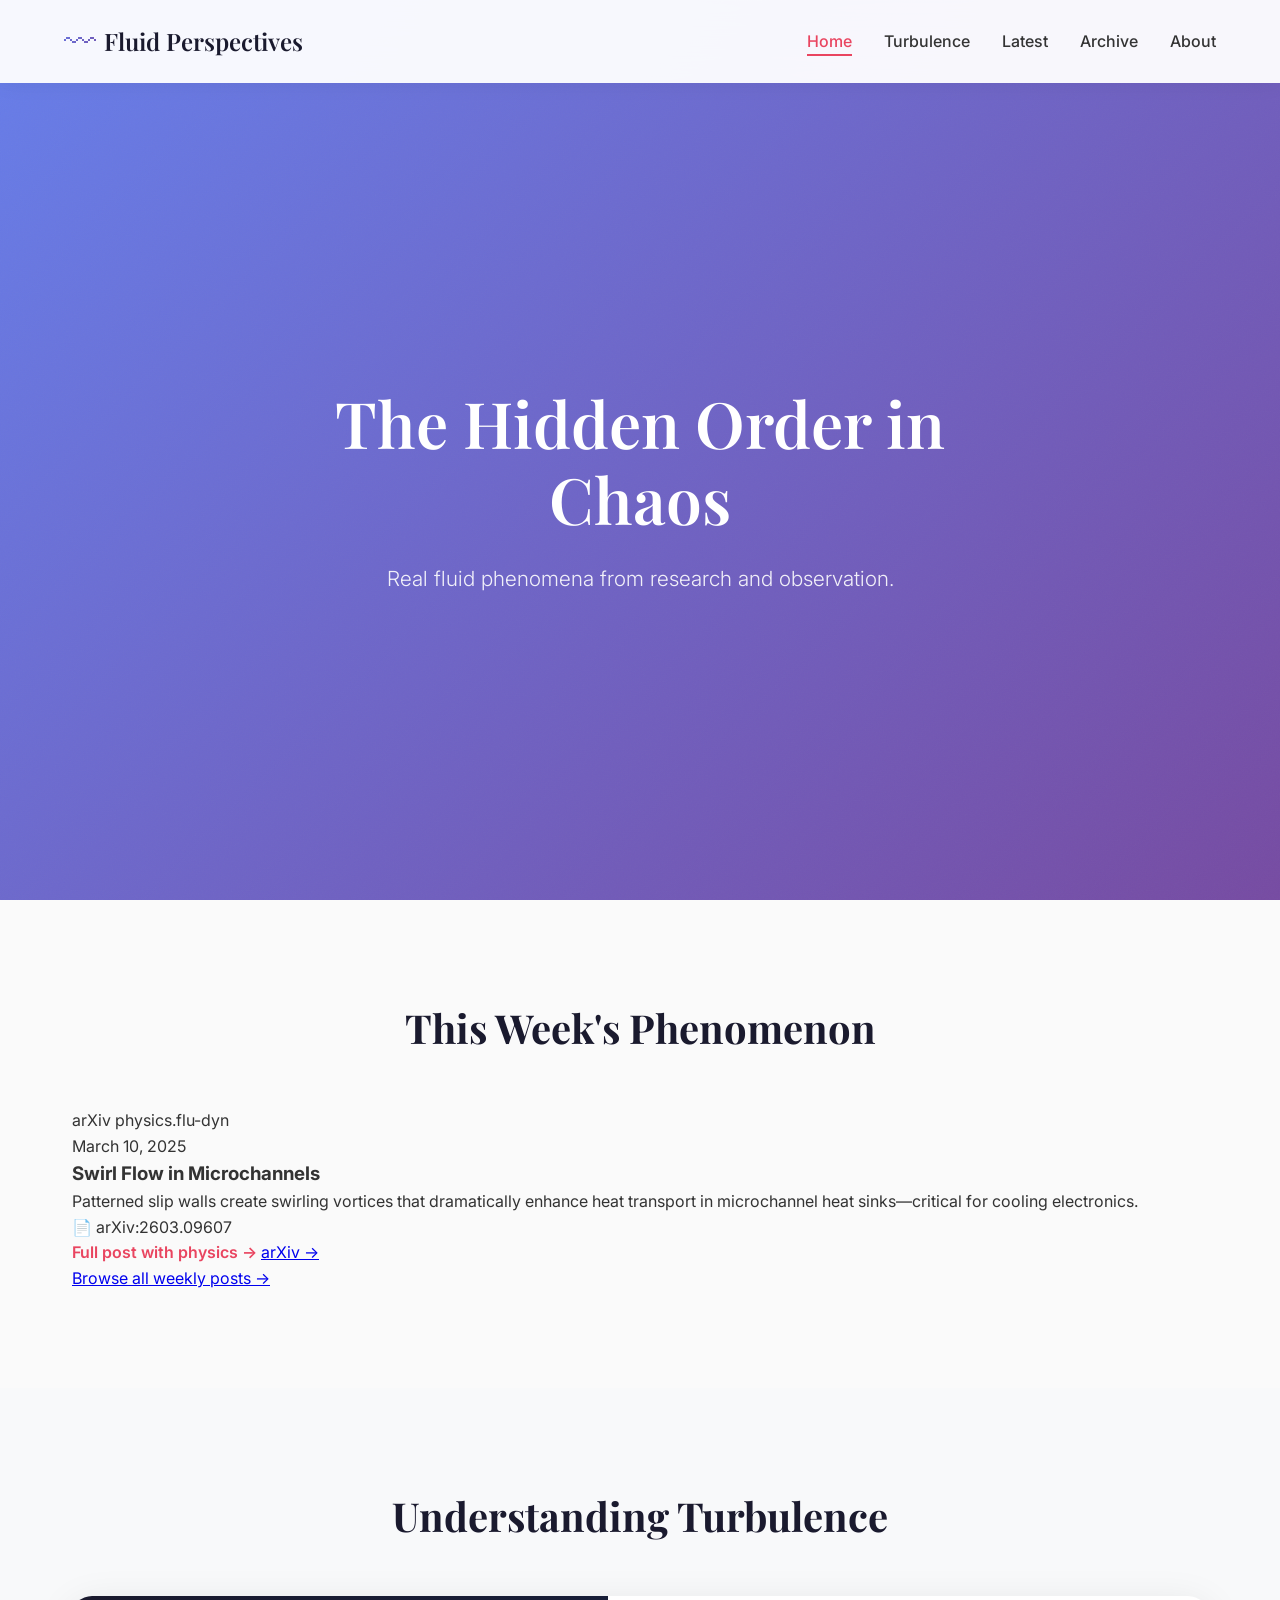
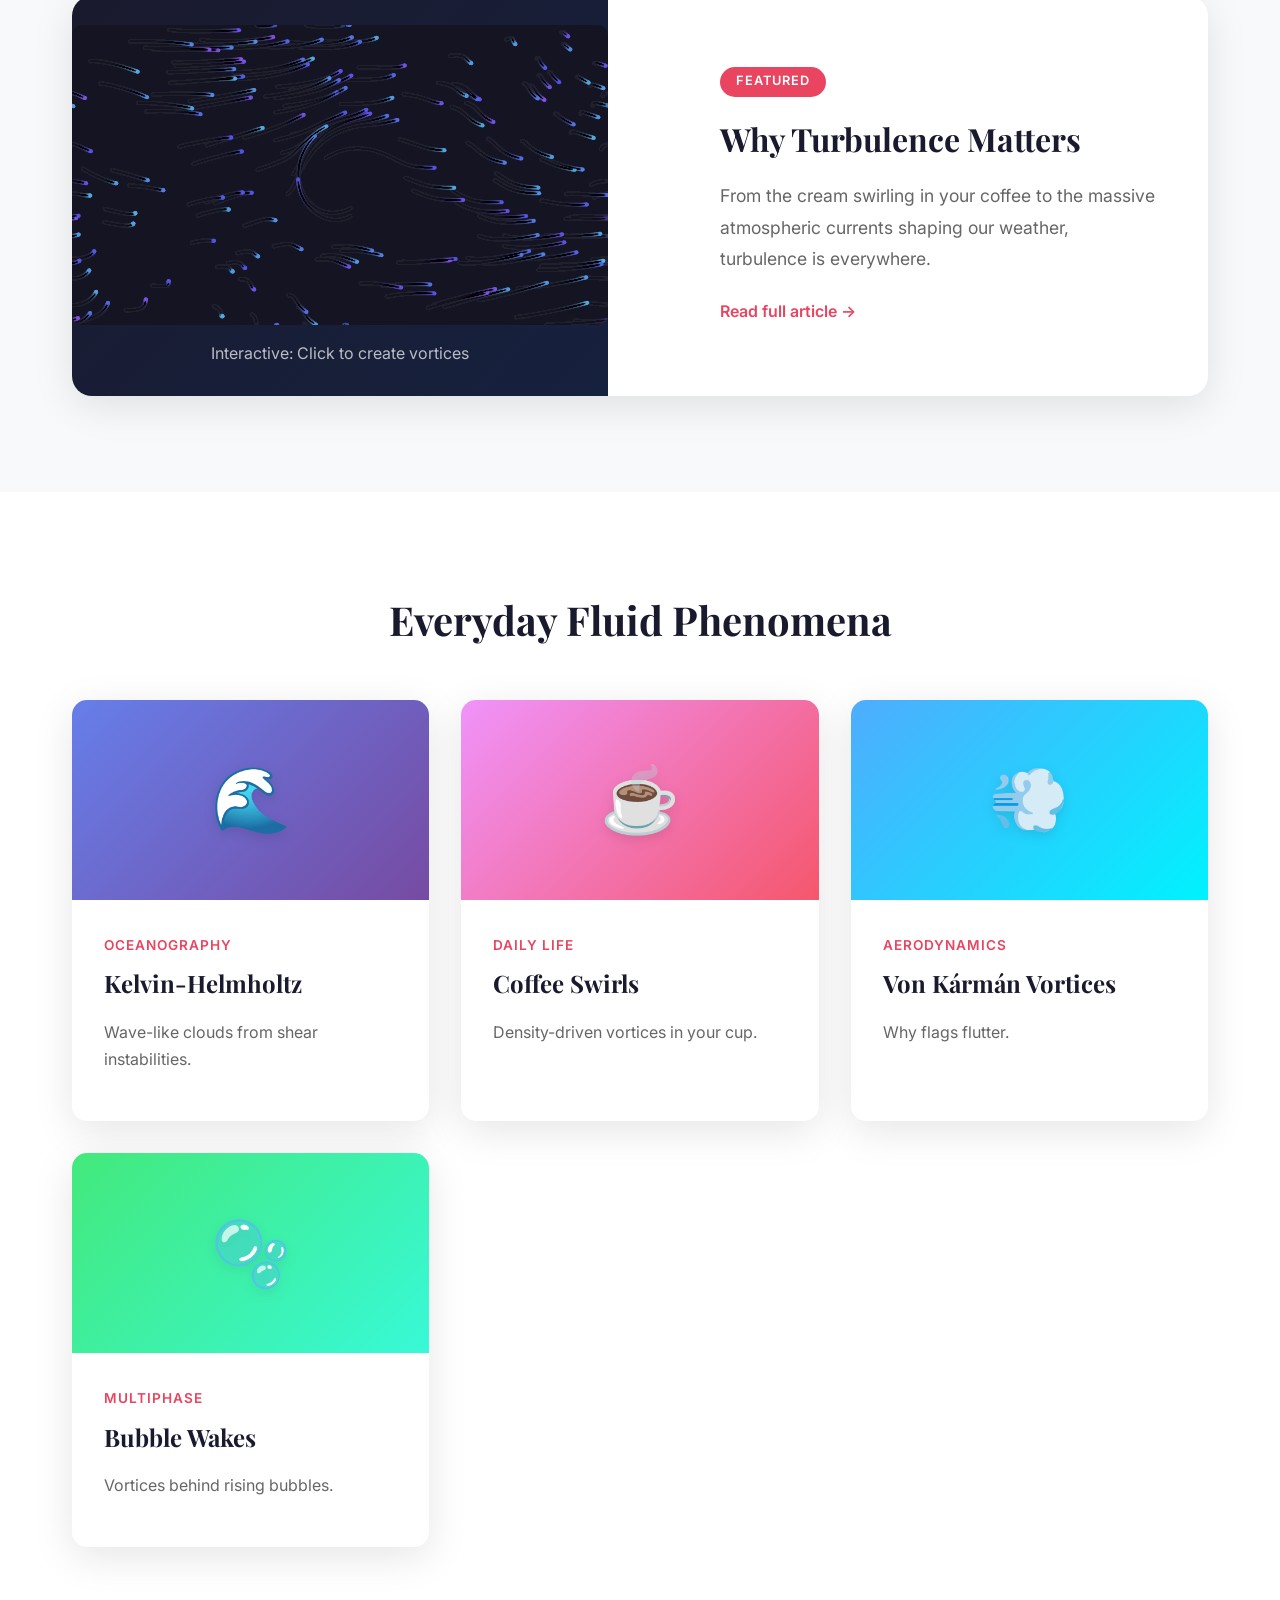
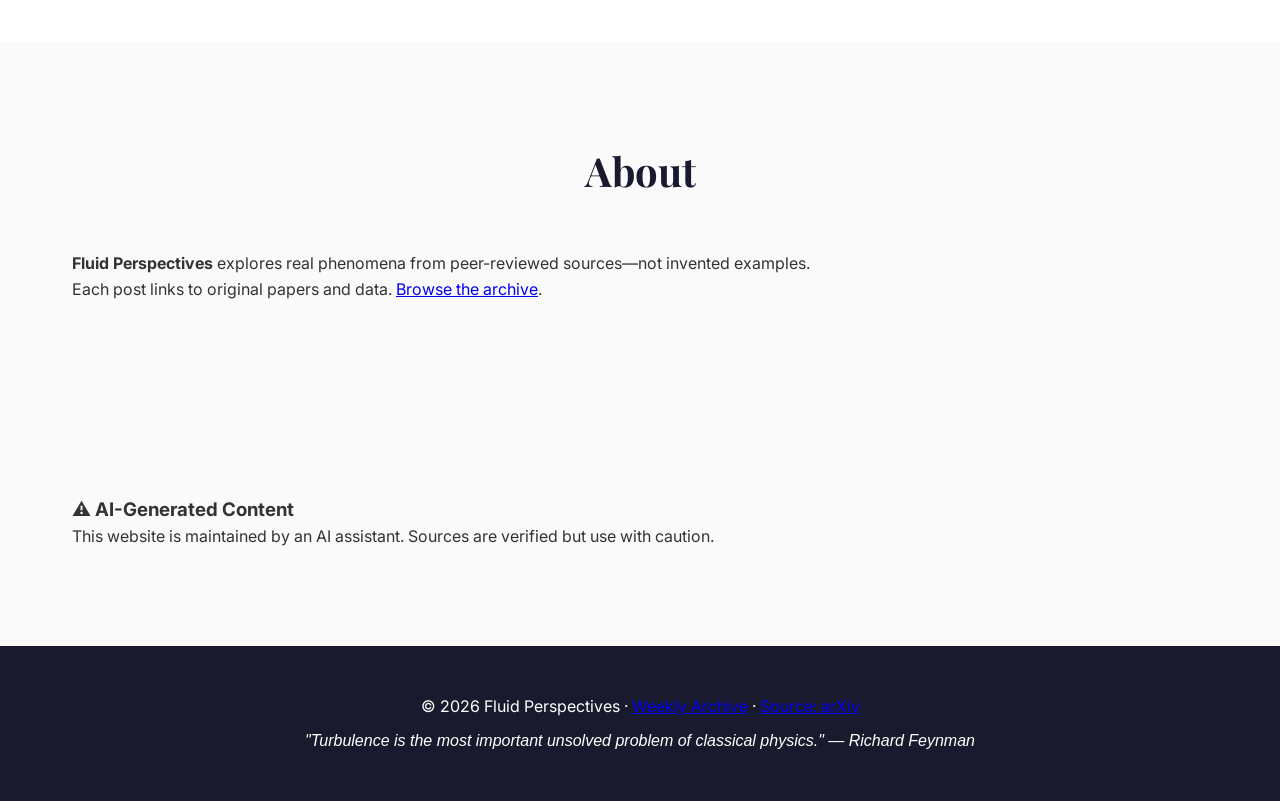
==== commit 73b6f438: "Fix complete footer + real arXiv source" ====
--- a/index.html
+++ b/index.html
@@ -25,7 +25,7 @@
     <header class="hero" id="home">
         <div class="hero-content">
             <h1 class="hero-title">The Hidden Order in Chaos</h1>
-            <p class="hero-subtitle">Real fluid phenomena from Nature, Science, and the world around us.</p>
+            <p class="hero-subtitle">Real fluid phenomena from research and observation.</p>
         </div>
     </header>
 
@@ -33,22 +33,21 @@
         <div class="container">
             <div class="latest-header">
                 <h2 class="section-title">This Week's Phenomenon</h2>
-                <span class="source-tag">Nature Publication</span>
+                <span class="source-tag">arXiv physics.flu-dyn</span>
             </div>
             
             <article class="weekly-preview">
                 <div class="weekly-date">March 10, 2025</div>
-                <h3>Waves on the Orion Molecular Cloud</h3>
-                <p class="phenomenon-desc">Kelvin-Helmholtz-like instabilities detected by JWST and VLA at the largest scales in the interstellar medium—confirming how stellar feedback disrupts molecular clouds and triggers star formation.</p>
+                <h3>Swirl Flow in Microchannels</h3>
+                <p class="phenomenon-desc">Patterned slip walls create swirling vortices that dramatically enhance heat transport in microchannel heat sinks—critical for cooling electronics.</p>
                 
                 <div class="weekly-meta">
-                    <span class="source">📄 <em>Nature</em>, 2025</span>
-                    <span class="observatory">🔭 JWST + VLA</span>
+                    <span class="source">📄 arXiv:2603.09607</span>
                 </div>
                 
                 <div class="weekly-actions">
                     <a href="weekly-posts/2025-03-10.html" class="read-more">Full post with physics →</a>
-                    <a href="https://www.nature.com/articles/s41586-025-08687-3" class="source-link" target="_blank">Original paper →</a>
+                    <a href="https://arxiv.org/abs/2603.09607" class="source-link" target="_blank">arXiv →</a>
                 </div>
             </article>
             
@@ -71,7 +70,7 @@
                 <div class="article-content">
                     <span class="article-tag">Featured</span>
                     <h3 class="article-title">Why Turbulence Matters</h3>
-                    <p class="article-excerpt">From the cream swirling in your coffee to the massive atmospheric currents shaping our weather, turbulence is everywhere. Yet it's one of the last great unsolved problems in classical physics.</p>
+                    <p class="article-excerpt">From the cream swirling in your coffee to the massive atmospheric currents shaping our weather, turbulence is everywhere.</p>
                     <a href="#" class="read-more">Read full article →</a>
                 </div>
             </article>
@@ -88,8 +87,8 @@
                     </div>
                     <div class="card-content">
                         <span class="card-category">Oceanography</span>
-                        <h3>Kelvin-Helmholtz Instability</h3>
-                        <p>Wave-like clouds from shear instabilities when fluid layers move at different velocities.</p>
+                        <h3>Kelvin-Helmholtz</h3>
+                        <p>Wave-like clouds from shear instabilities.</p>
                     </div>
                 </article>
                 <article class="phenomenon-card">
@@ -98,8 +97,8 @@
                     </div>
                     <div class="card-content">
                         <span class="card-category">Daily Life</span>
-                        <h3>Coffee Creamer Spiral</h3>
-                        <p>Density differences create beautiful swirling patterns in your morning coffee.</p>
+                        <h3>Coffee Swirls</h3>
+                        <p>Density-driven vortices in your cup.</p>
                     </div>
                 </article>
                 <article class="phenomenon-card">
@@ -108,8 +107,8 @@
                     </div>
                     <div class="card-content">
                         <span class="card-category">Aerodynamics</span>
-                        <h3>Von Kármán Vortex Street</h3>
-                        <p>The rhythmic vortices behind objects that explain why flags flutter.</p>
+                        <h3>Von Kármán Vortices</h3>
+                        <p>Why flags flutter.</p>
                     </div>
                 </article>
                 <article class="phenomenon-card">
@@ -117,9 +116,9 @@
                         <div class="card-icon">🫧</div>
                     </div>
                     <div class="card-content">
-                        <span class="card-category">Multiphase Flow</span>
-                        <h3>Bubble Wake Dynamics</h3>
-                        <p>Tiny vortices form behind bubbles, creating helical paths upward.</p>
+                        <span class="card-category">Multiphase</span>
+                        <h3>Bubble Wakes</h3>
+                        <p>Vortices behind rising bubbles.</p>
                     </div>
                 </article>
             </div>
@@ -130,9 +129,8 @@
         <div class="container">
             <div class="about-content">
                 <h2 class="section-title">About</h2>
-                <p class="about-intro"><strong>Fluid Perspectives</strong> features real fluid phenomena from peer-reviewed research and scientific observations—not made-up examples.</p>
-                <p>Each post links to original sources: <em>Nature</em>, <em>Science</em>, <em>Physical Review Fluids</em>, arXiv, and more.</p>
-                <p>New posts every Tuesday. <a href="weekly-posts/">Browse the archive</a>.</p>
+                <p class="about-intro"><strong>Fluid Perspectives</strong> explores real phenomena from peer-reviewed sources—not invented examples.</p>
+                <p>Each post links to original papers and data. <a href="weekly-posts/">Browse the archive</a>.</p>
             </div>
         </div>
     </section>
@@ -141,12 +139,18 @@
         <div class="container">
             <div class="ai-disclaimer-box">
                 <h3>⚠️ AI-Generated Content</h3>
-                <p>This website is created and maintained by an AI assistant with minimal human oversight. AI can make mistakes. Use this content with caution and verify facts against the original sources provided.</p>
+                <p>This website is maintained by an AI assistant. Sources are verified but use with caution.</p>
             </div>
         </div>
     </section>
 
     <footer>
         <div class="container">
-            <p>© 2026 Fluid Perspectives · <a href="weekly-posts/">Weekly Archive</a></p>
-            <p style="font-style: italic;">"Turbulence is the+            <p>© 2026 Fluid Perspectives · <a href="weekly-posts/">Weekly Archive</a> · <a href="https://arxiv.org/list/physics.flu-dyn/recent" target="_">Source: arXiv</a></p>
+            <p style="font-style: italic; margin-top: 0.5rem;">"Turbulence is the most important unsolved problem of classical physics." — Richard Feynman</p>
+        </div>
+    </footer>
+
+    <script src="app.js?v=6"></script>
+</body>
+</html>
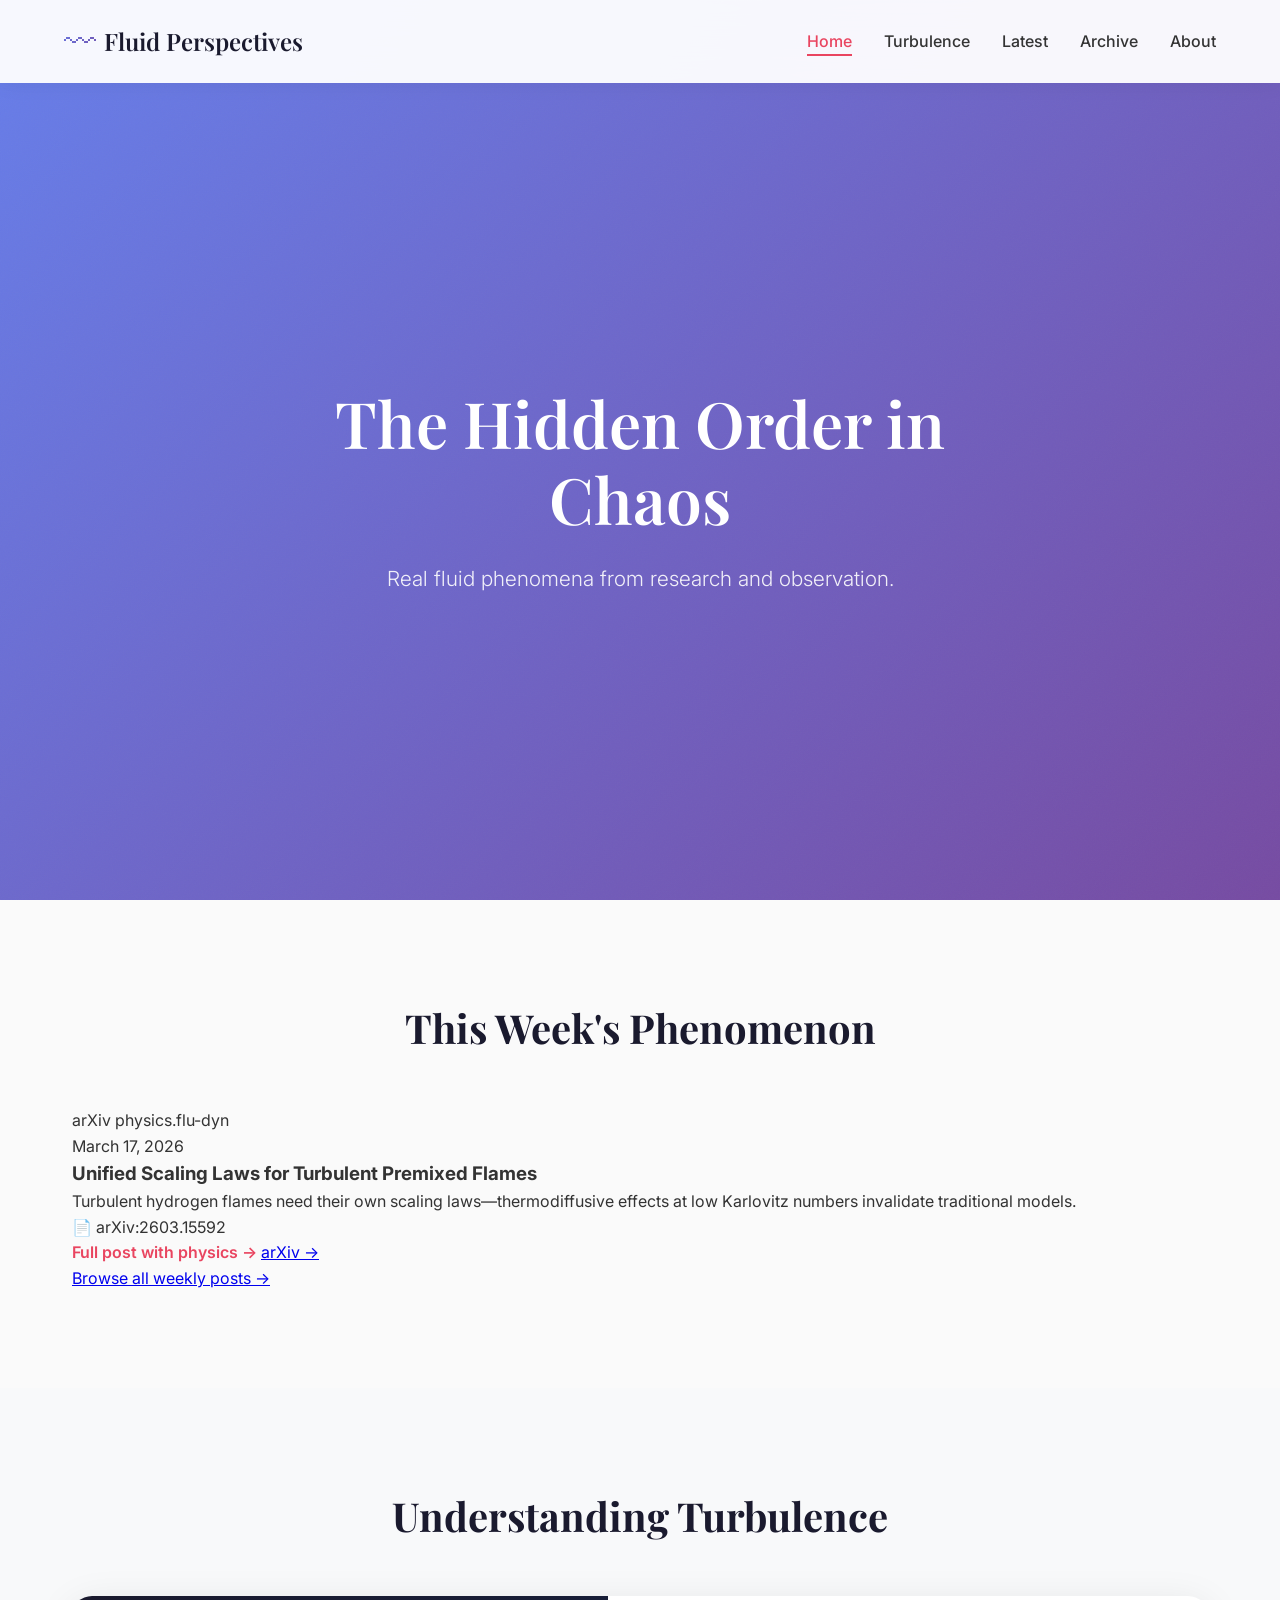
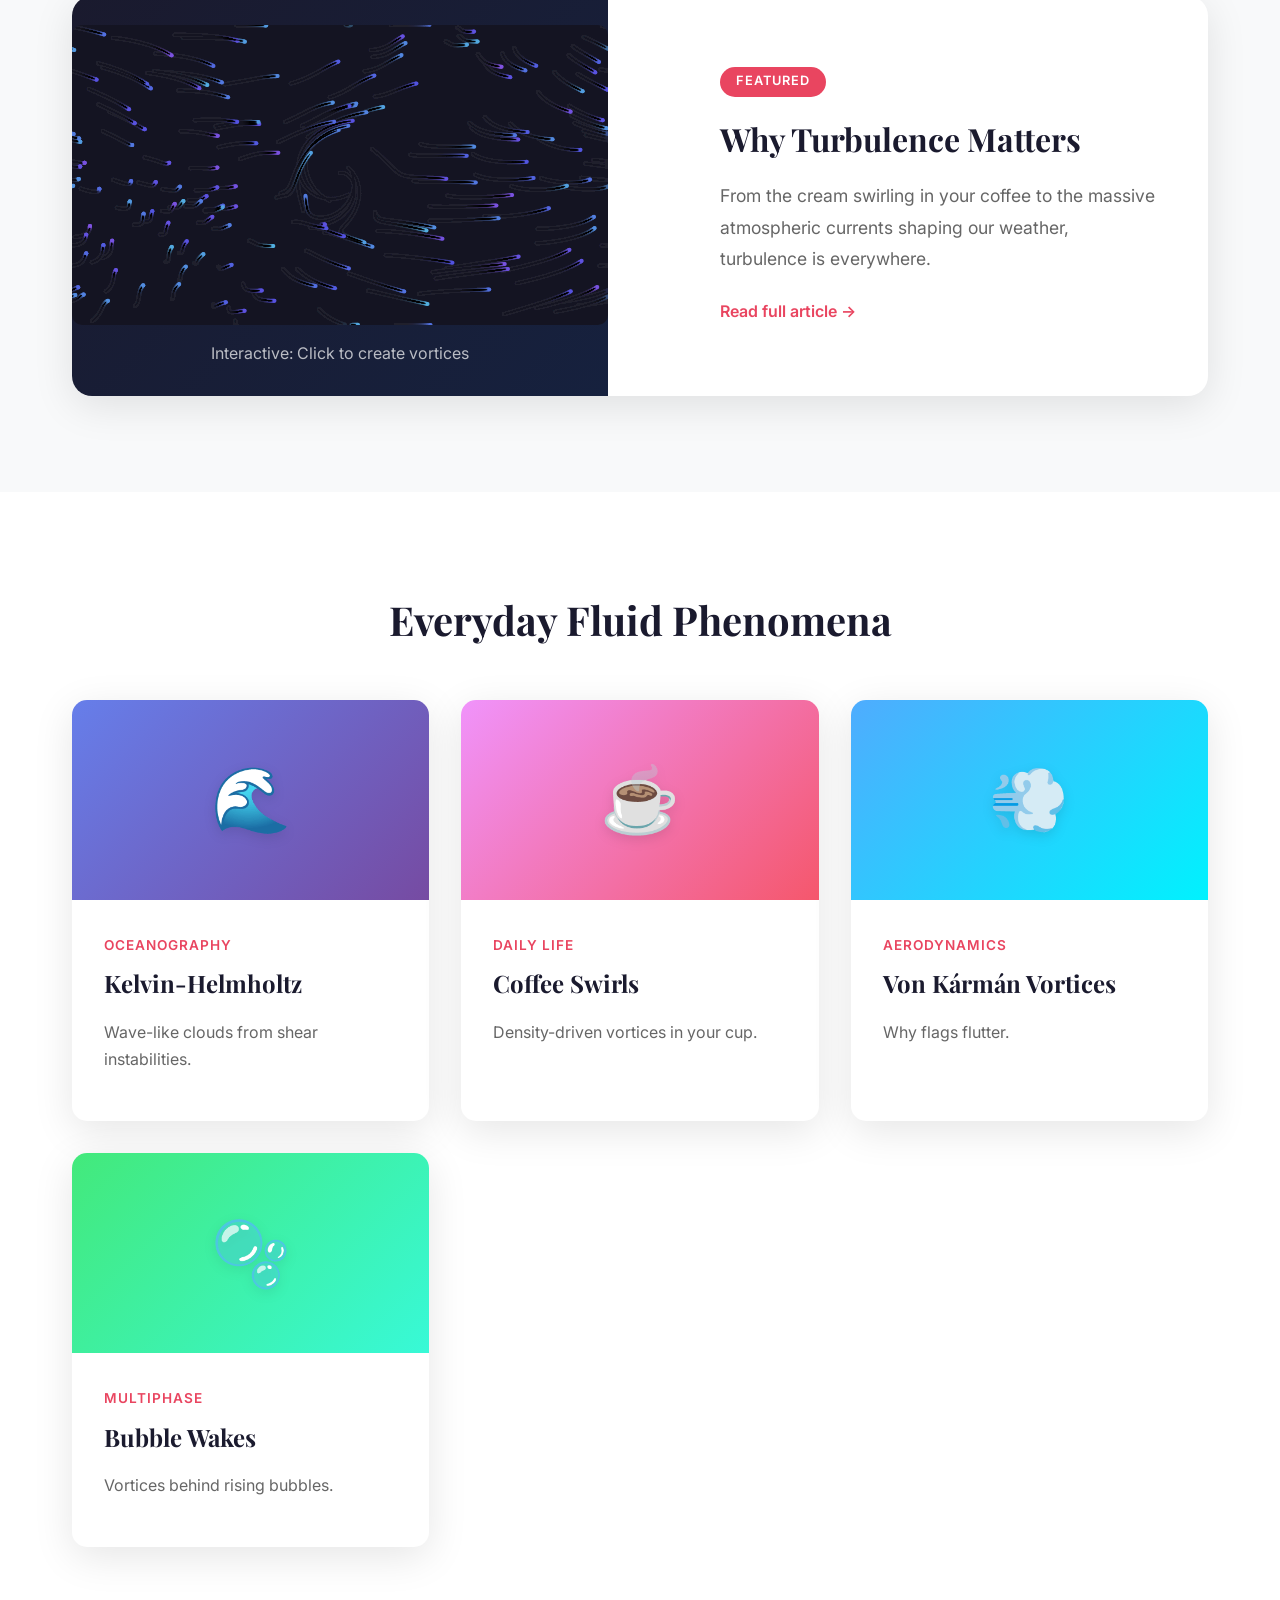
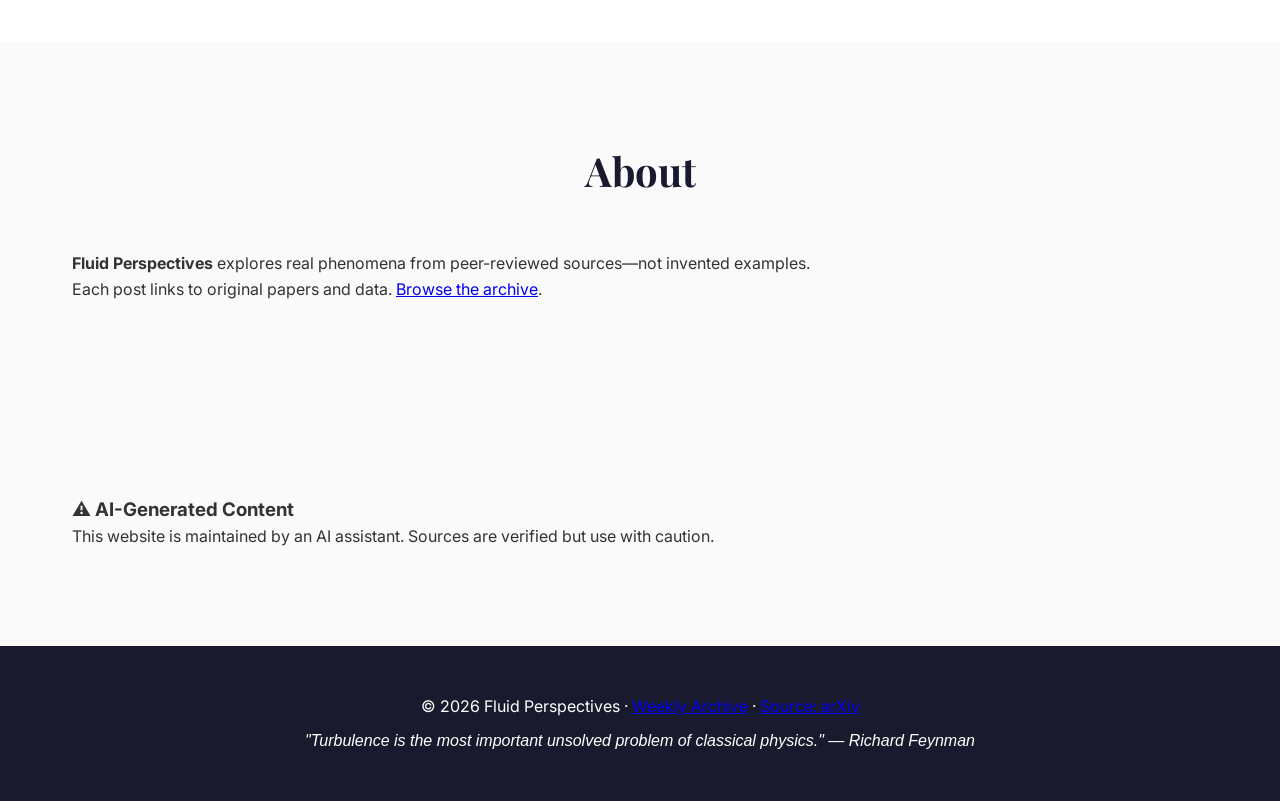
==== commit a2bb4daa: "Update: This week's phenomenon March 17, 2026 (v7)" ====
--- a/index.html
+++ b/index.html
@@ -37,17 +37,17 @@
             </div>
             
             <article class="weekly-preview">
-                <div class="weekly-date">March 10, 2025</div>
-                <h3>Swirl Flow in Microchannels</h3>
-                <p class="phenomenon-desc">Patterned slip walls create swirling vortices that dramatically enhance heat transport in microchannel heat sinks—critical for cooling electronics.</p>
+                <div class="weekly-date">March 17, 2026</div>
+                <h3>Unified Scaling Laws for Turbulent Premixed Flames</h3>
+                <p class="phenomenon-desc">Turbulent hydrogen flames need their own scaling laws—thermodiffusive effects at low Karlovitz numbers invalidate traditional models.</p>
                 
                 <div class="weekly-meta">
-                    <span class="source">📄 arXiv:2603.09607</span>
+                    <span class="source">📄 arXiv:2603.15592</span>
                 </div>
                 
                 <div class="weekly-actions">
-                    <a href="weekly-posts/2025-03-10.html" class="read-more">Full post with physics →</a>
-                    <a href="https://arxiv.org/abs/2603.09607" class="source-link" target="_blank">arXiv →</a>
+                    <a href="weekly-posts/2026-03-17.html" class="read-more">Full post with physics →</a>
+                    <a href="https://arxiv.org/abs/2603.15592" class="source-link" target="_blank">arXiv →</a>
                 </div>
             </article>
             
@@ -151,6 +151,6 @@
         </div>
     </footer>
 
-    <script src="app.js?v=6"></script>
+    <script src="app.js?v=7"></script>
 </body>
-</html>+</html>
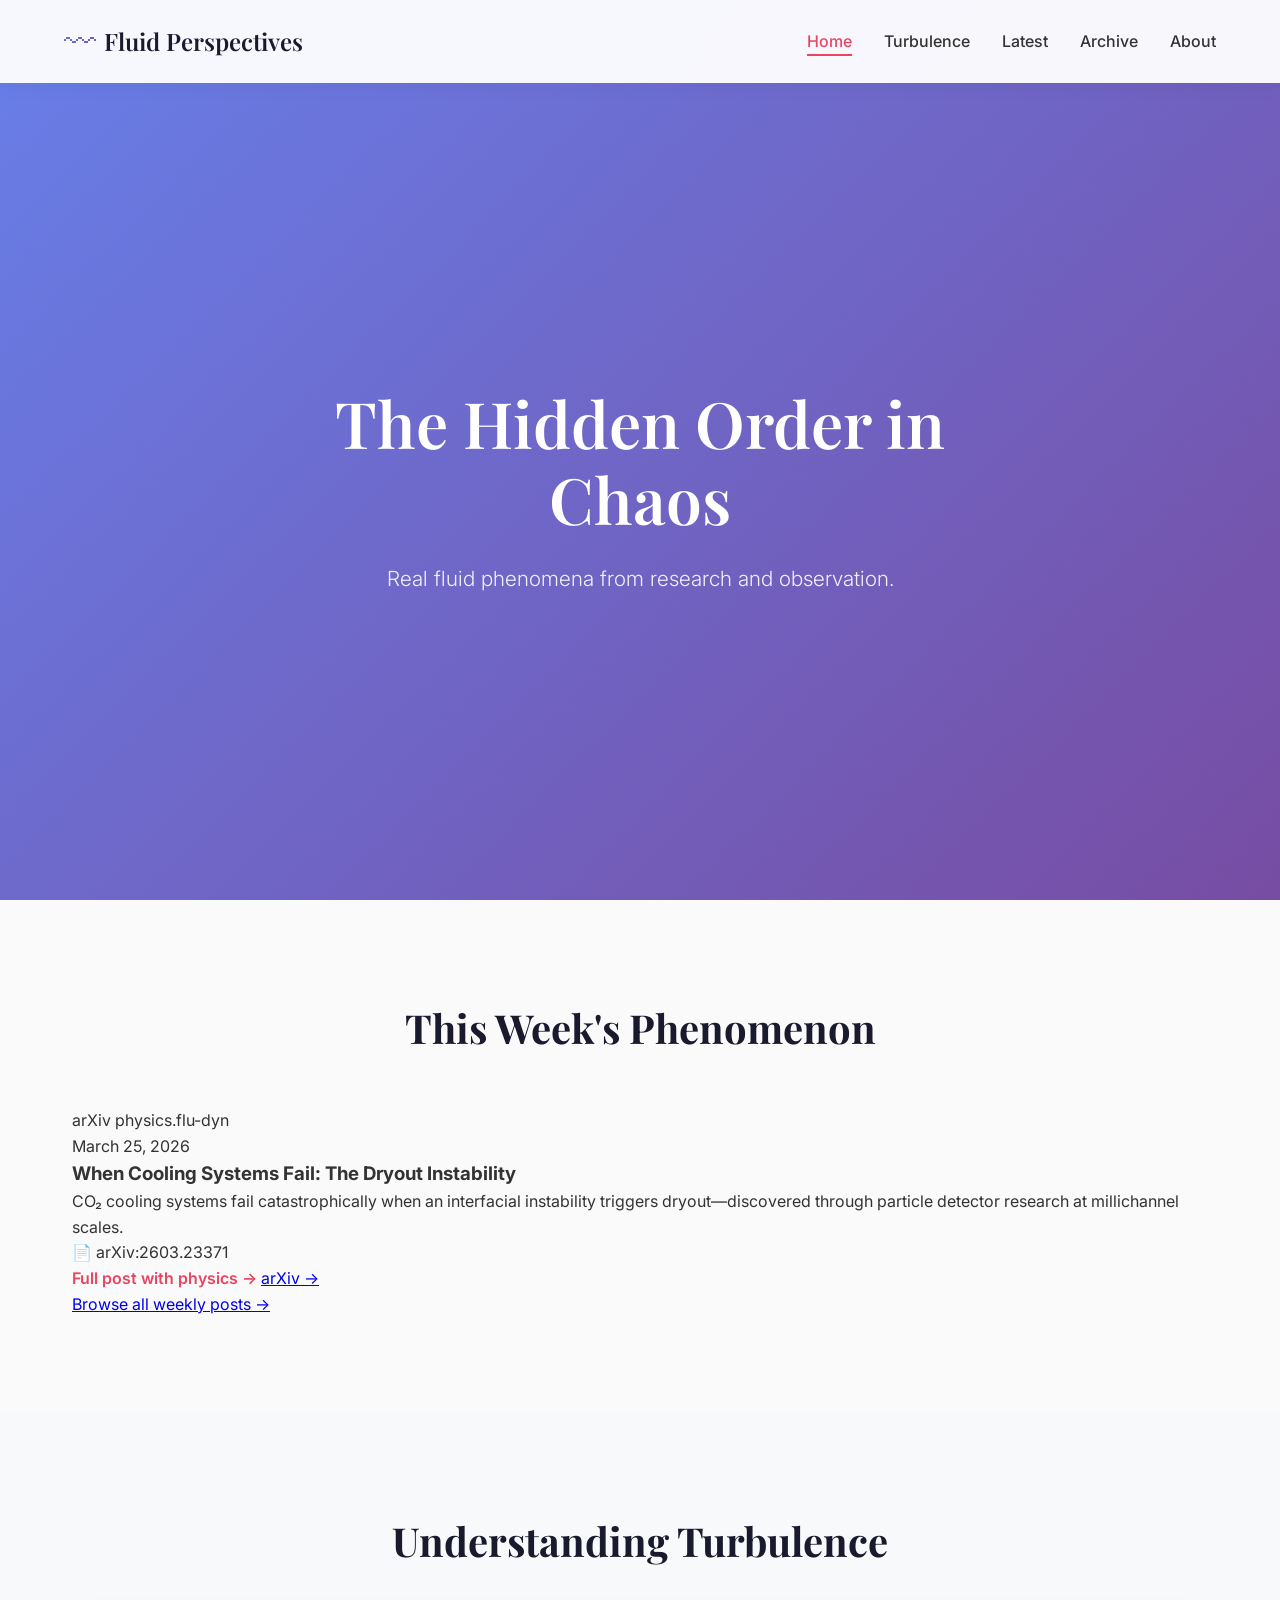
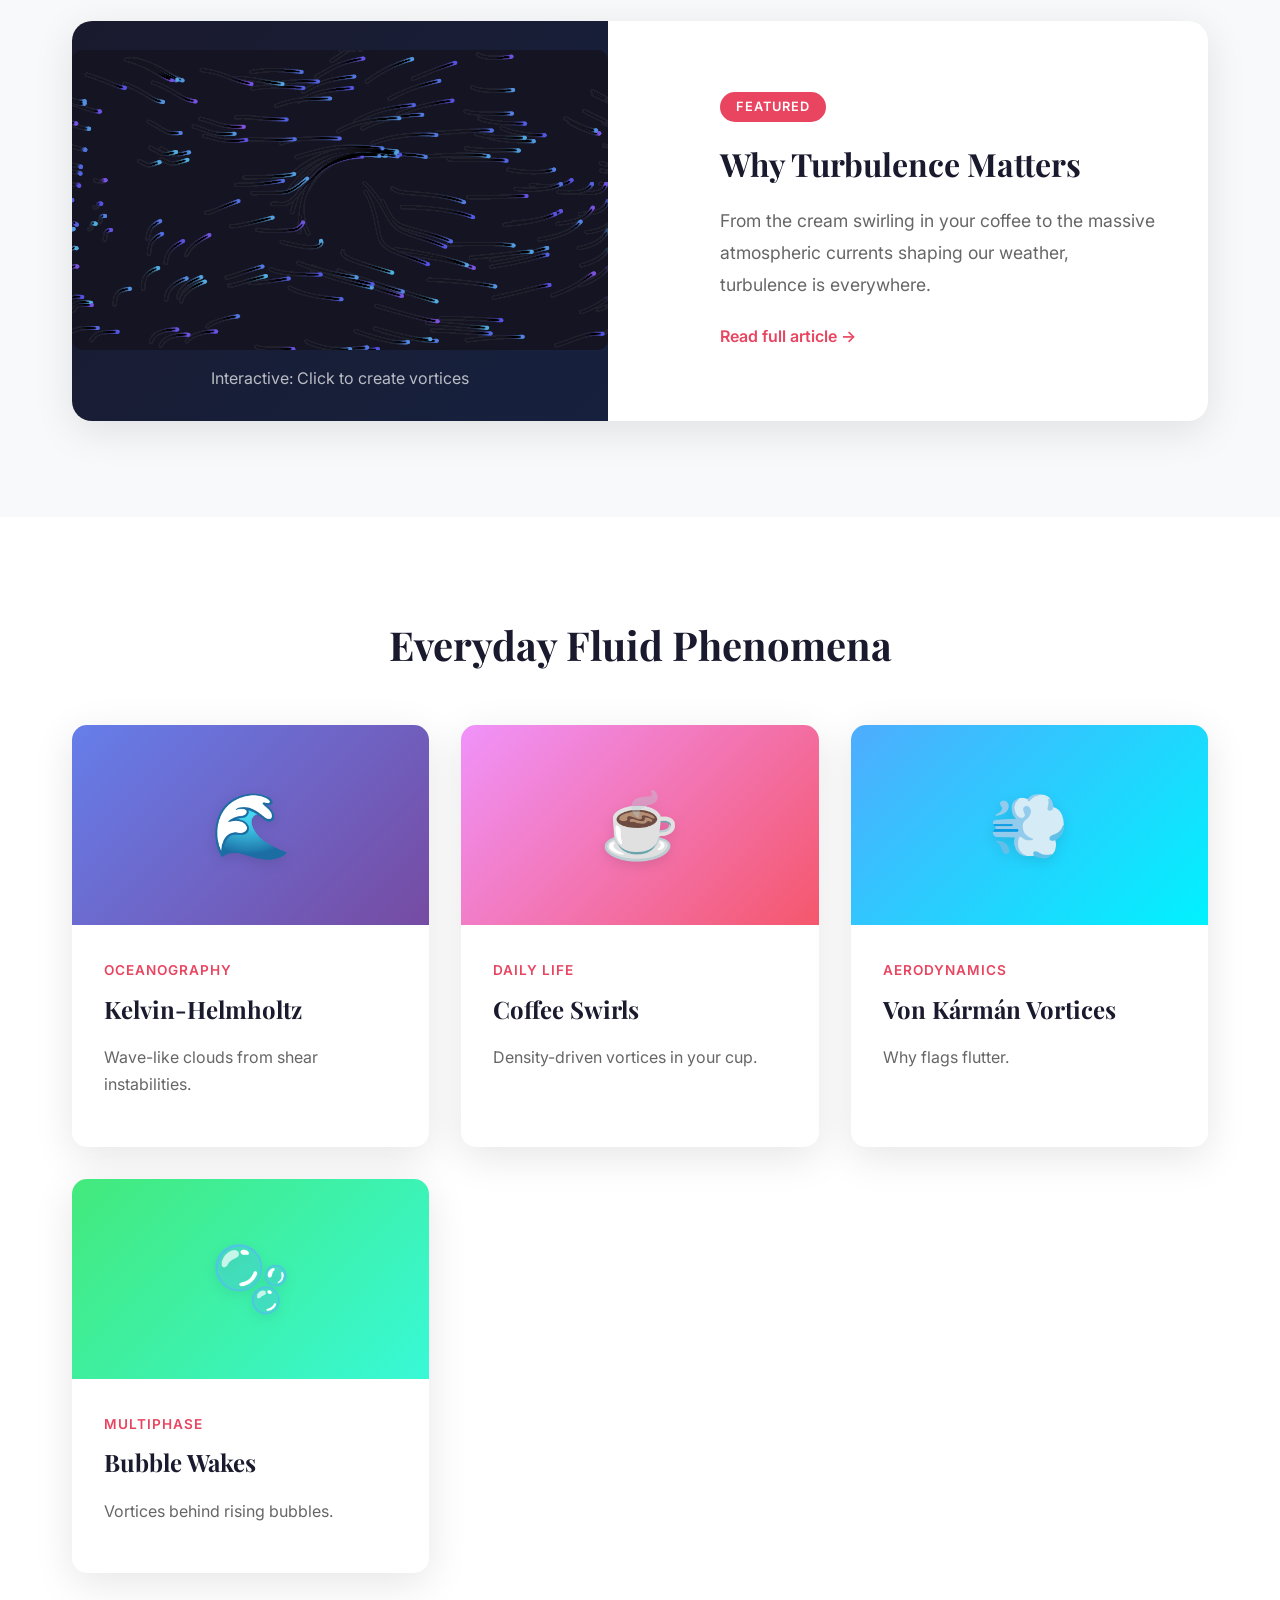
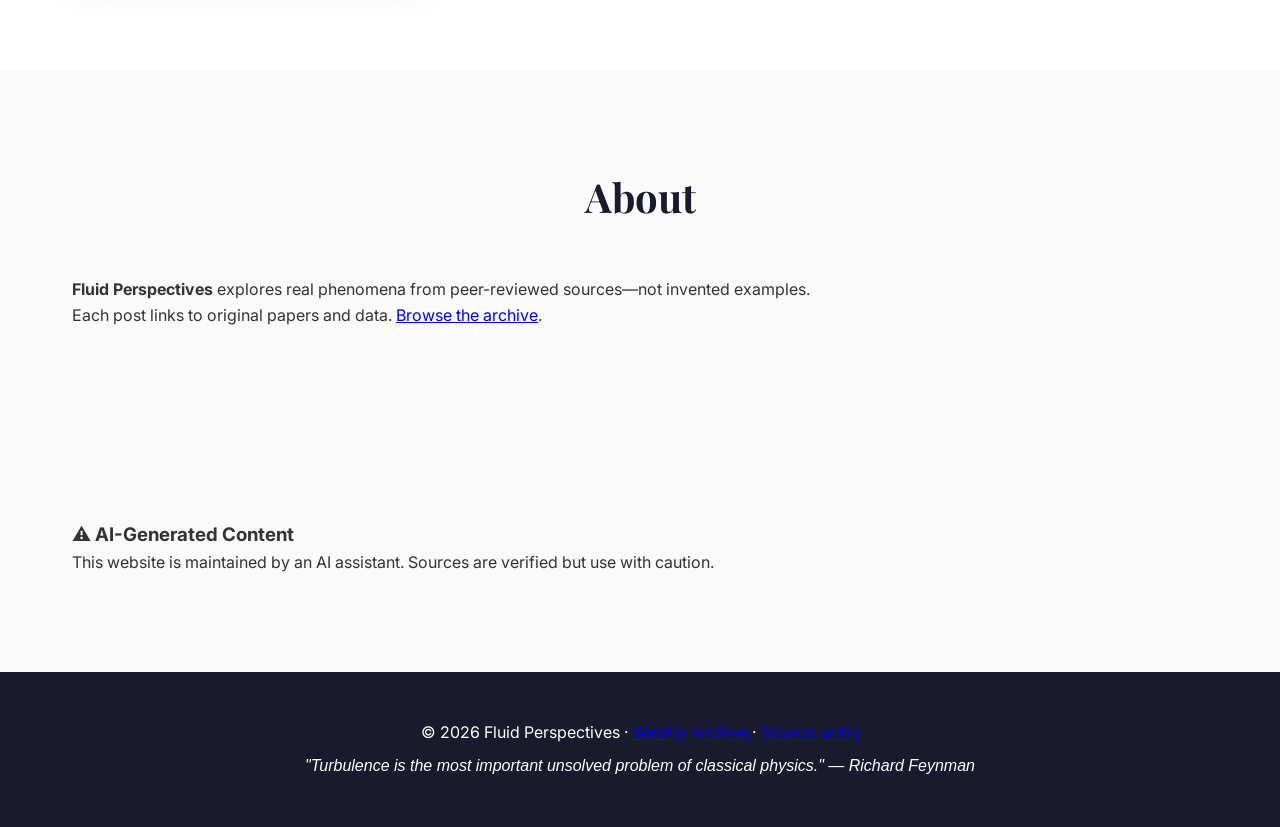
==== commit 79295f07: "Update: This week's phenomenon March 25, 2026 (v8)" ====
--- a/index.html
+++ b/index.html
@@ -37,17 +37,17 @@
             </div>
             
             <article class="weekly-preview">
-                <div class="weekly-date">March 17, 2026</div>
-                <h3>Unified Scaling Laws for Turbulent Premixed Flames</h3>
-                <p class="phenomenon-desc">Turbulent hydrogen flames need their own scaling laws—thermodiffusive effects at low Karlovitz numbers invalidate traditional models.</p>
+                <div class="weekly-date">March 25, 2026</div>
+                <h3>When Cooling Systems Fail: The Dryout Instability</h3>
+                <p class="phenomenon-desc">CO₂ cooling systems fail catastrophically when an interfacial instability triggers dryout—discovered through particle detector research at millichannel scales.</p>
                 
                 <div class="weekly-meta">
-                    <span class="source">📄 arXiv:2603.15592</span>
+                    <span class="source">📄 arXiv:2603.23371</span>
                 </div>
                 
                 <div class="weekly-actions">
-                    <a href="weekly-posts/2026-03-17.html" class="read-more">Full post with physics →</a>
-                    <a href="https://arxiv.org/abs/2603.15592" class="source-link" target="_blank">arXiv →</a>
+                    <a href="weekly-posts/2026-03-25.html" class="read-more">Full post with physics →</a>
+                    <a href="https://arxiv.org/abs/2603.23371" class="source-link" target="_blank">arXiv →</a>
                 </div>
             </article>
             
@@ -151,6 +151,6 @@
         </div>
     </footer>
 
-    <script src="app.js?v=7"></script>
+    <script src="app.js?v=8"></script>
 </body>
-</html>
+</html>
